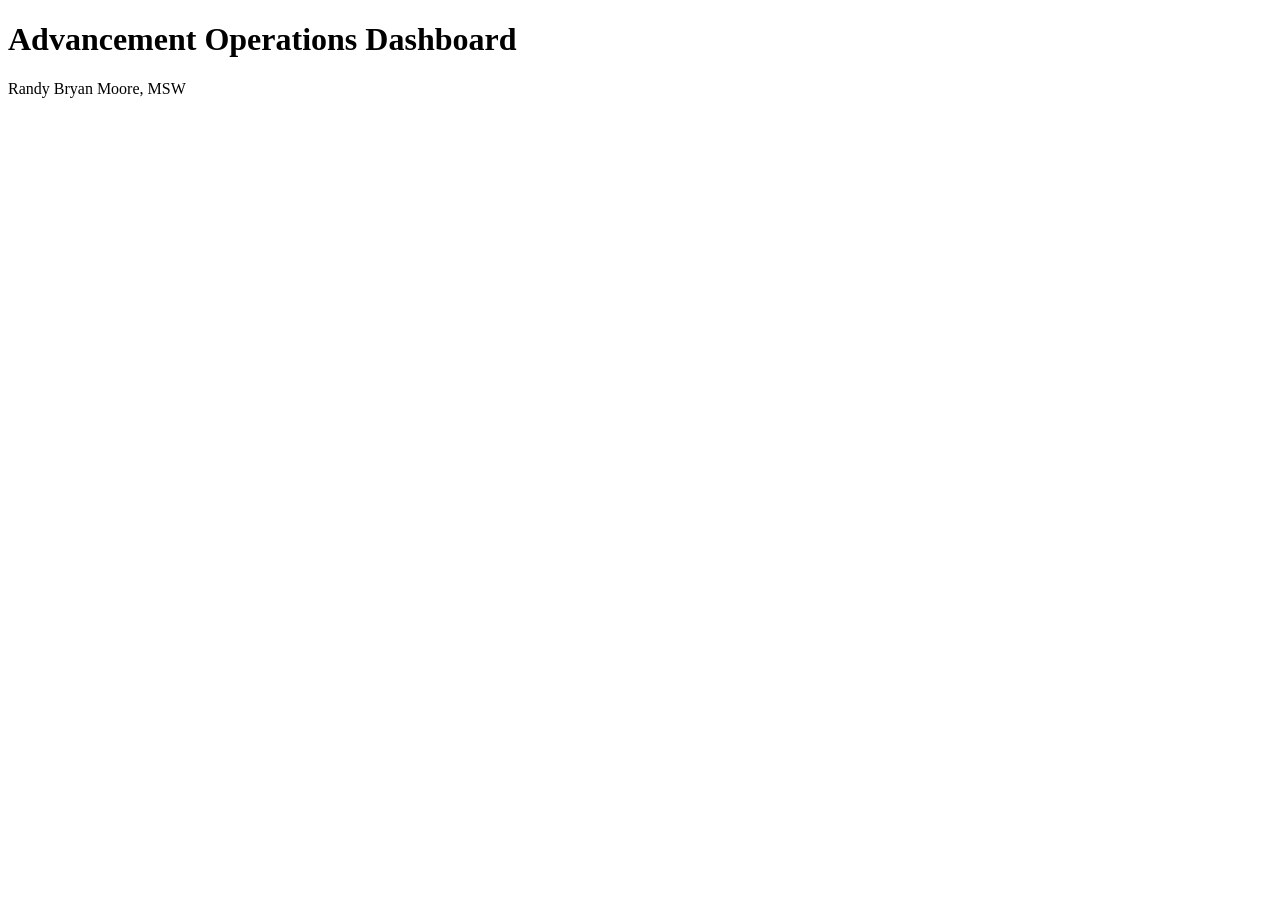
==== dashboard.html @ a95c5e2a "Sync all html files to gh-pages branch" ====
<!DOCTYPE html>
<html lang="en">
<head>
  <meta charset="UTF-8">
  <meta name="viewport" content="width=device-width, initial-scale=1.0">
  <title>Advancement Operations Dashboard | Randy Bryan Moore, MSW</title>
  <link rel="stylesheet" href="styles.css">
</head>
<body>
  <h1>Advancement Operations Dashboard</h1>
  <p>Randy Bryan Moore, MSW</p>
</body>
</html>
---- styles.css ----
/* Full styles */
:root {
  --navy: #182b4d;
  --navy-deep: #0d1a32;
  --navy-light: #243d6b;
  --maroon: #4c0e1c;
  --maroon-deep: #2b0710;
  --cream: #f2eadf;
  --paper: #fbf6ed;
  --paper-deep: #e8ddcc;
  --white: #ffffff;
  --ink: #151c22;
  --muted: #595e64;
  --muted-light: #8a9096;
}
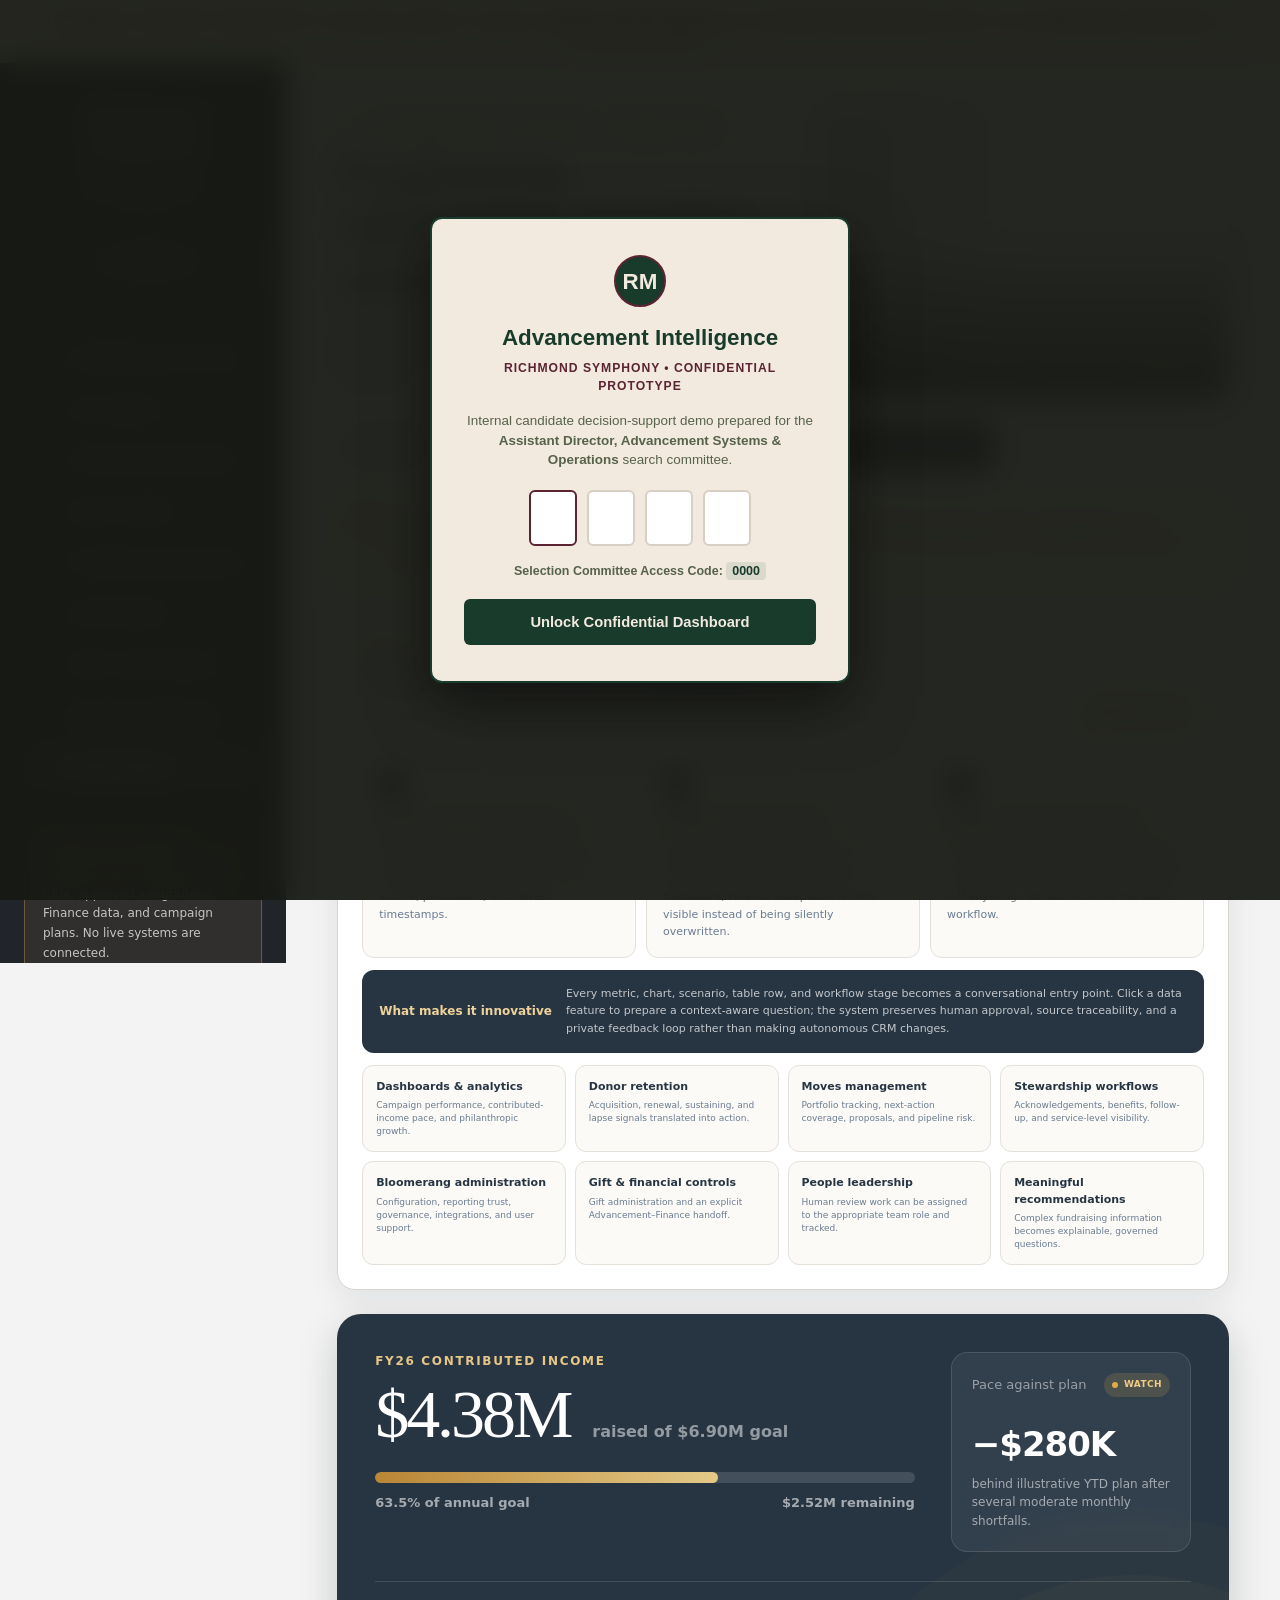
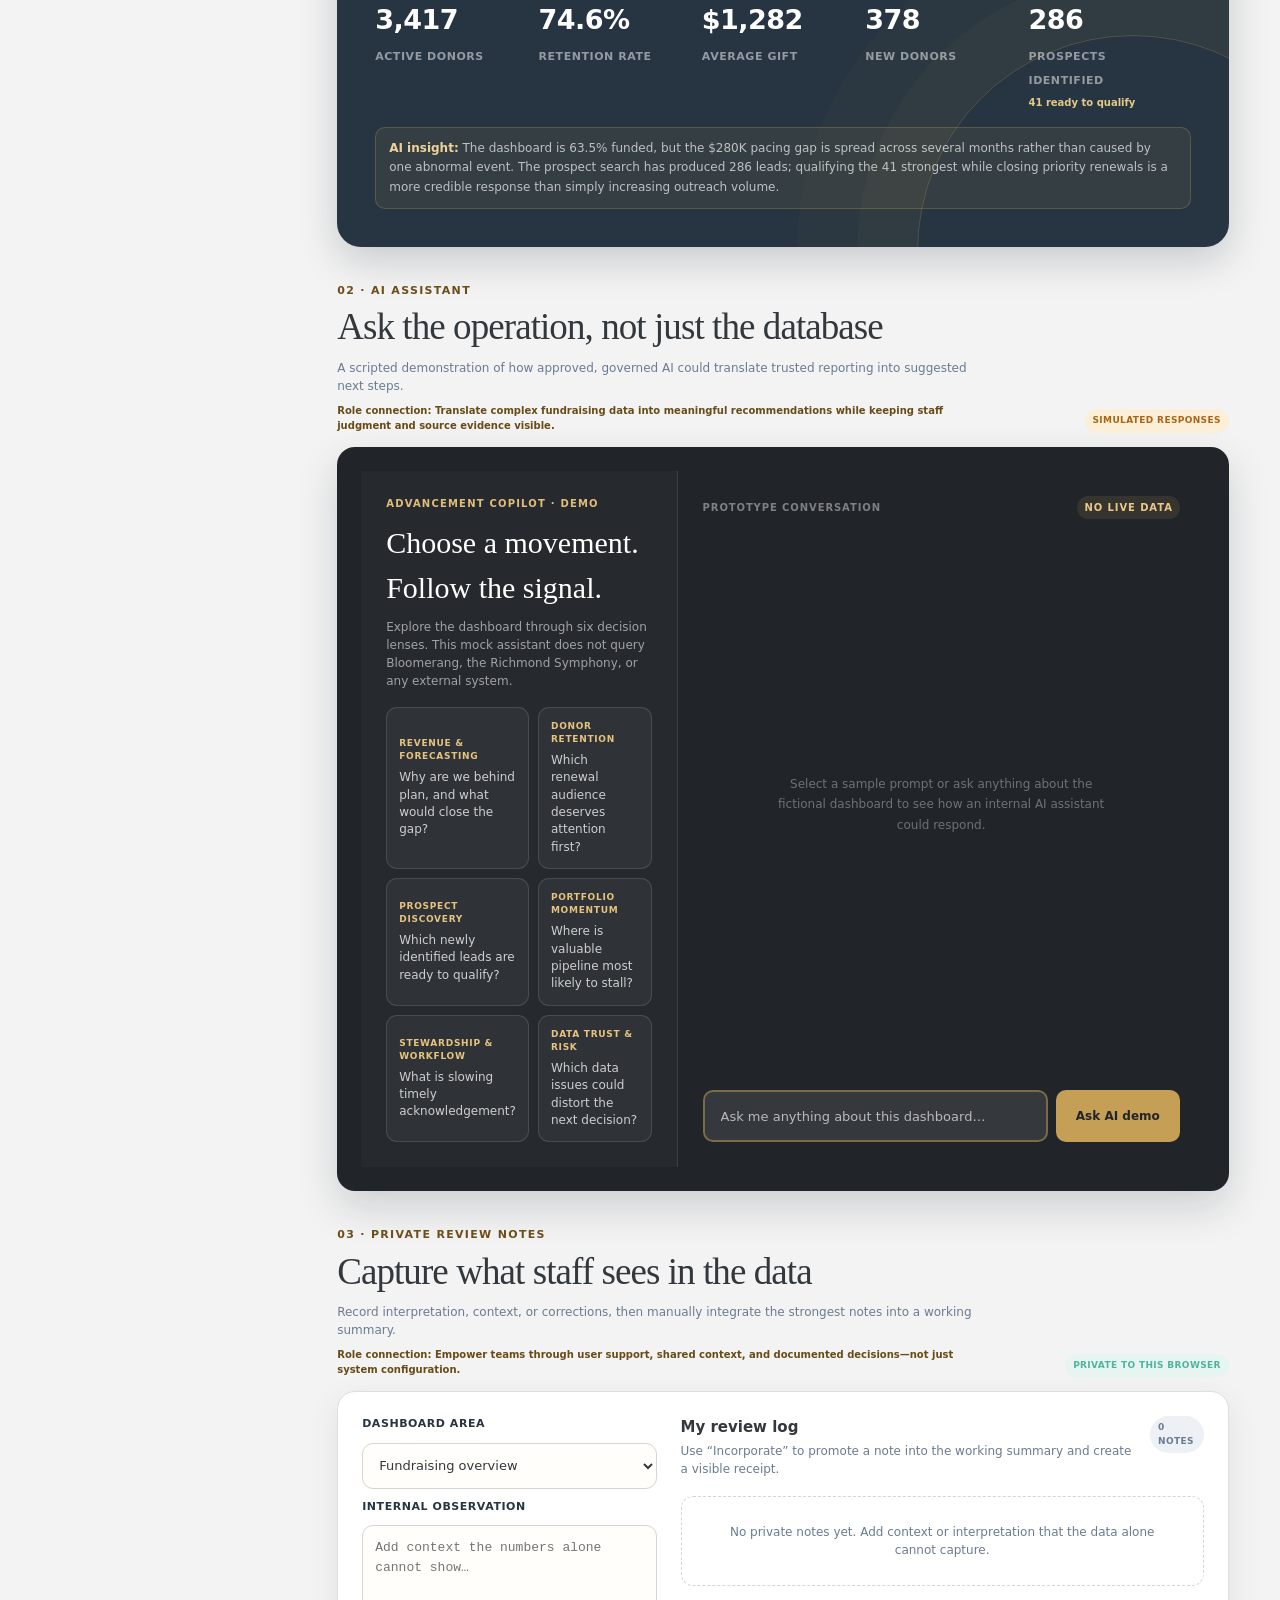
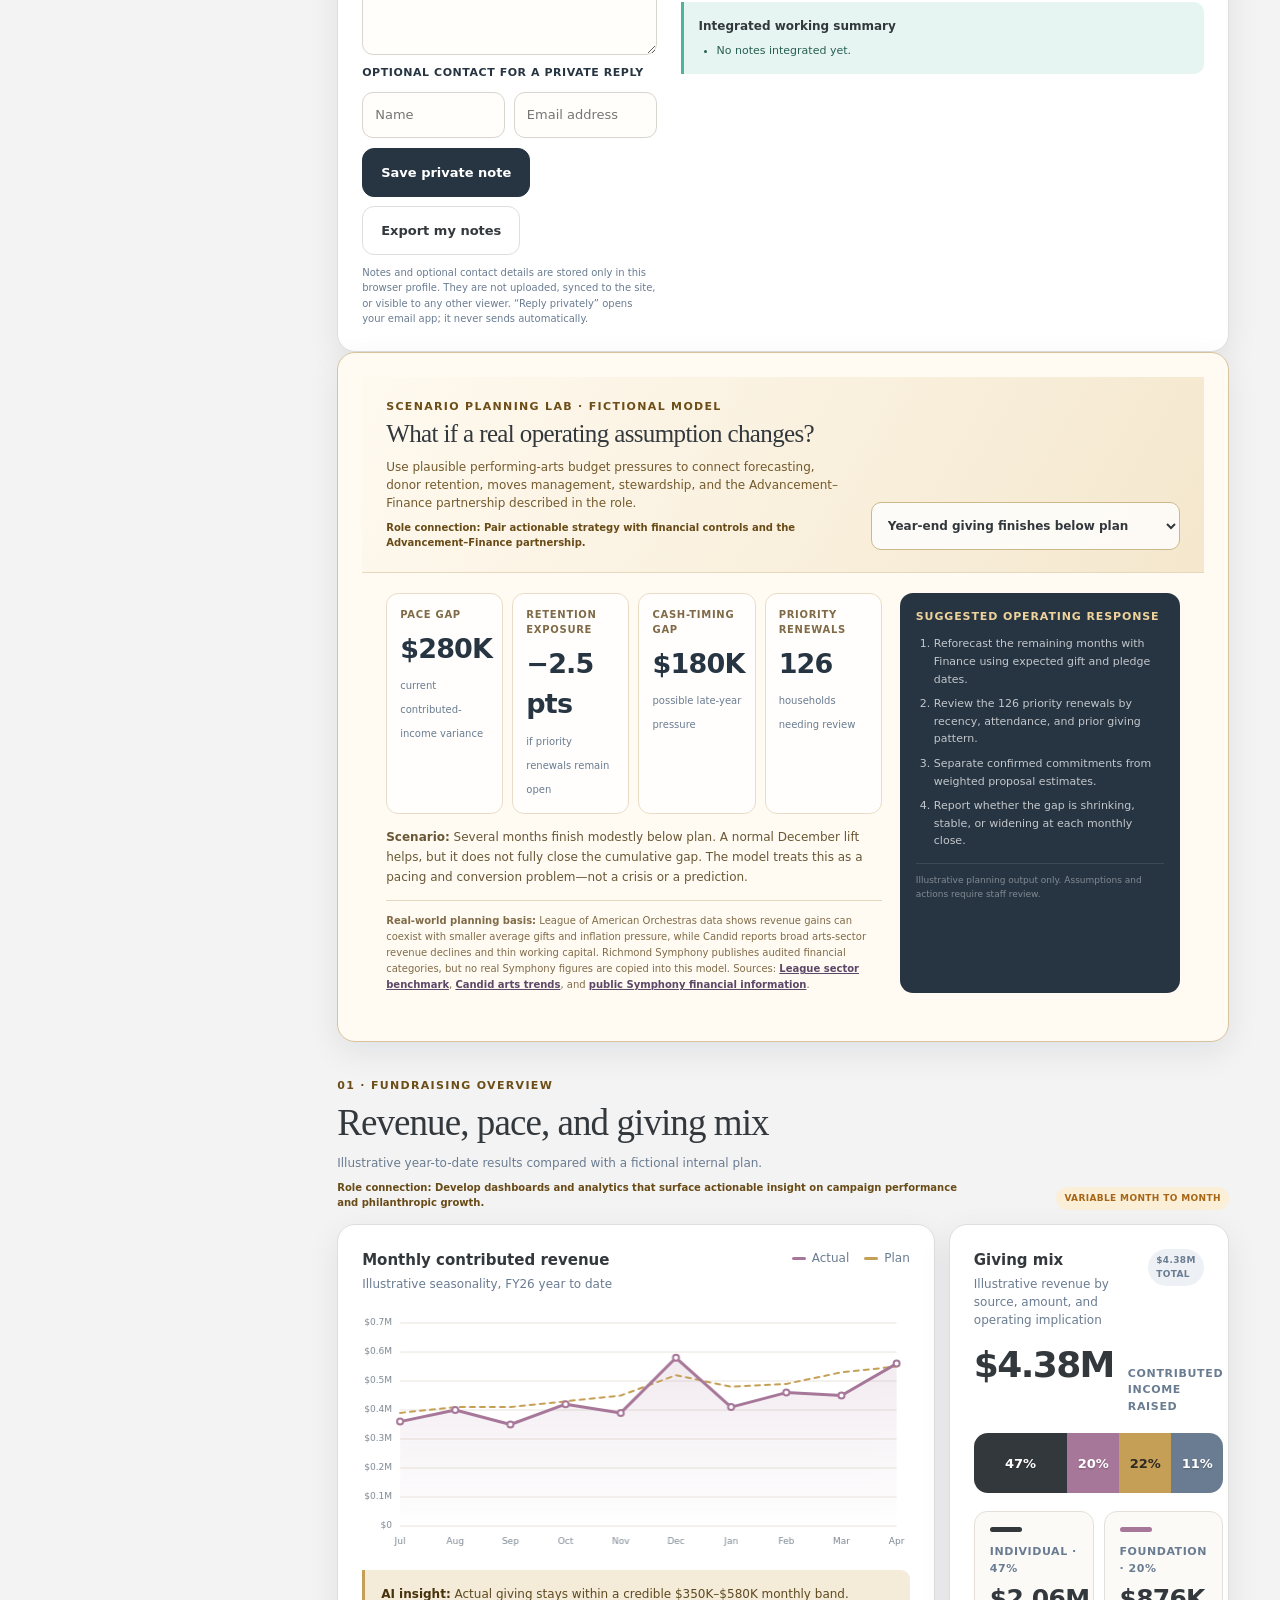
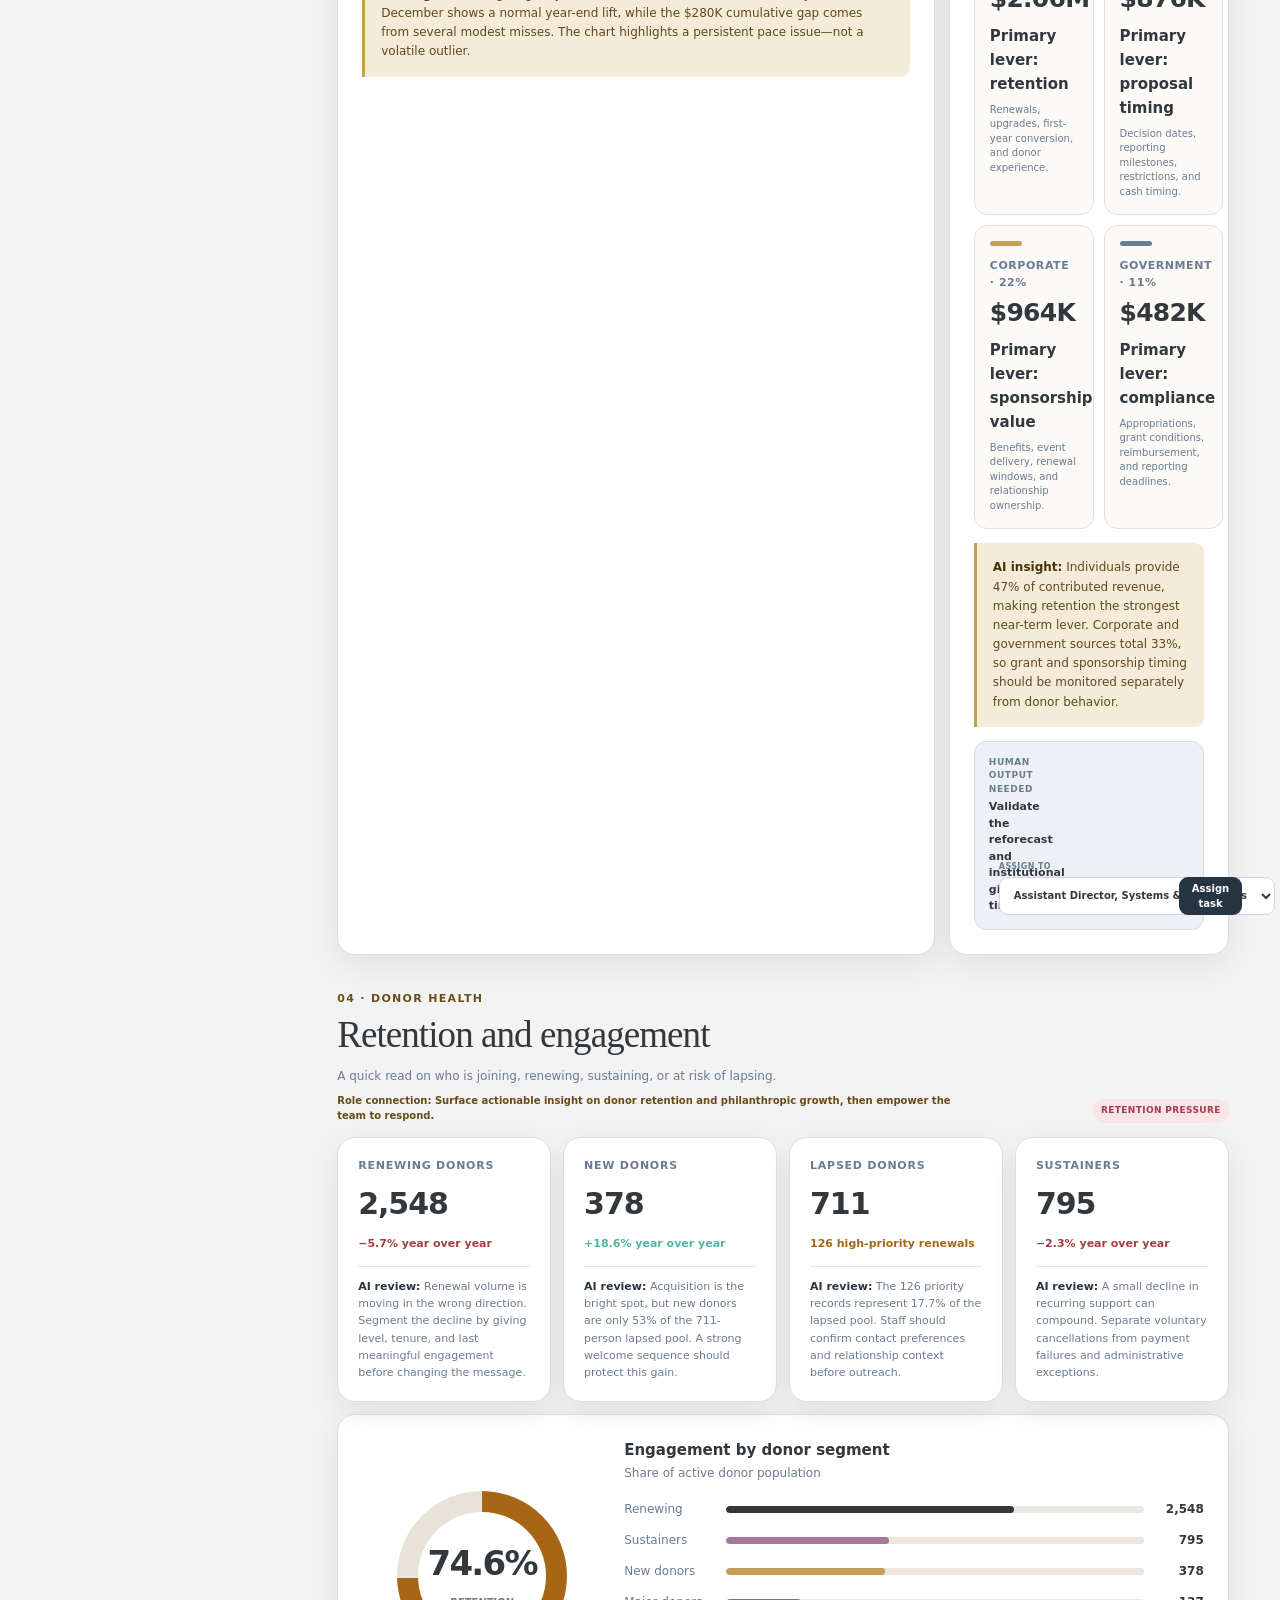
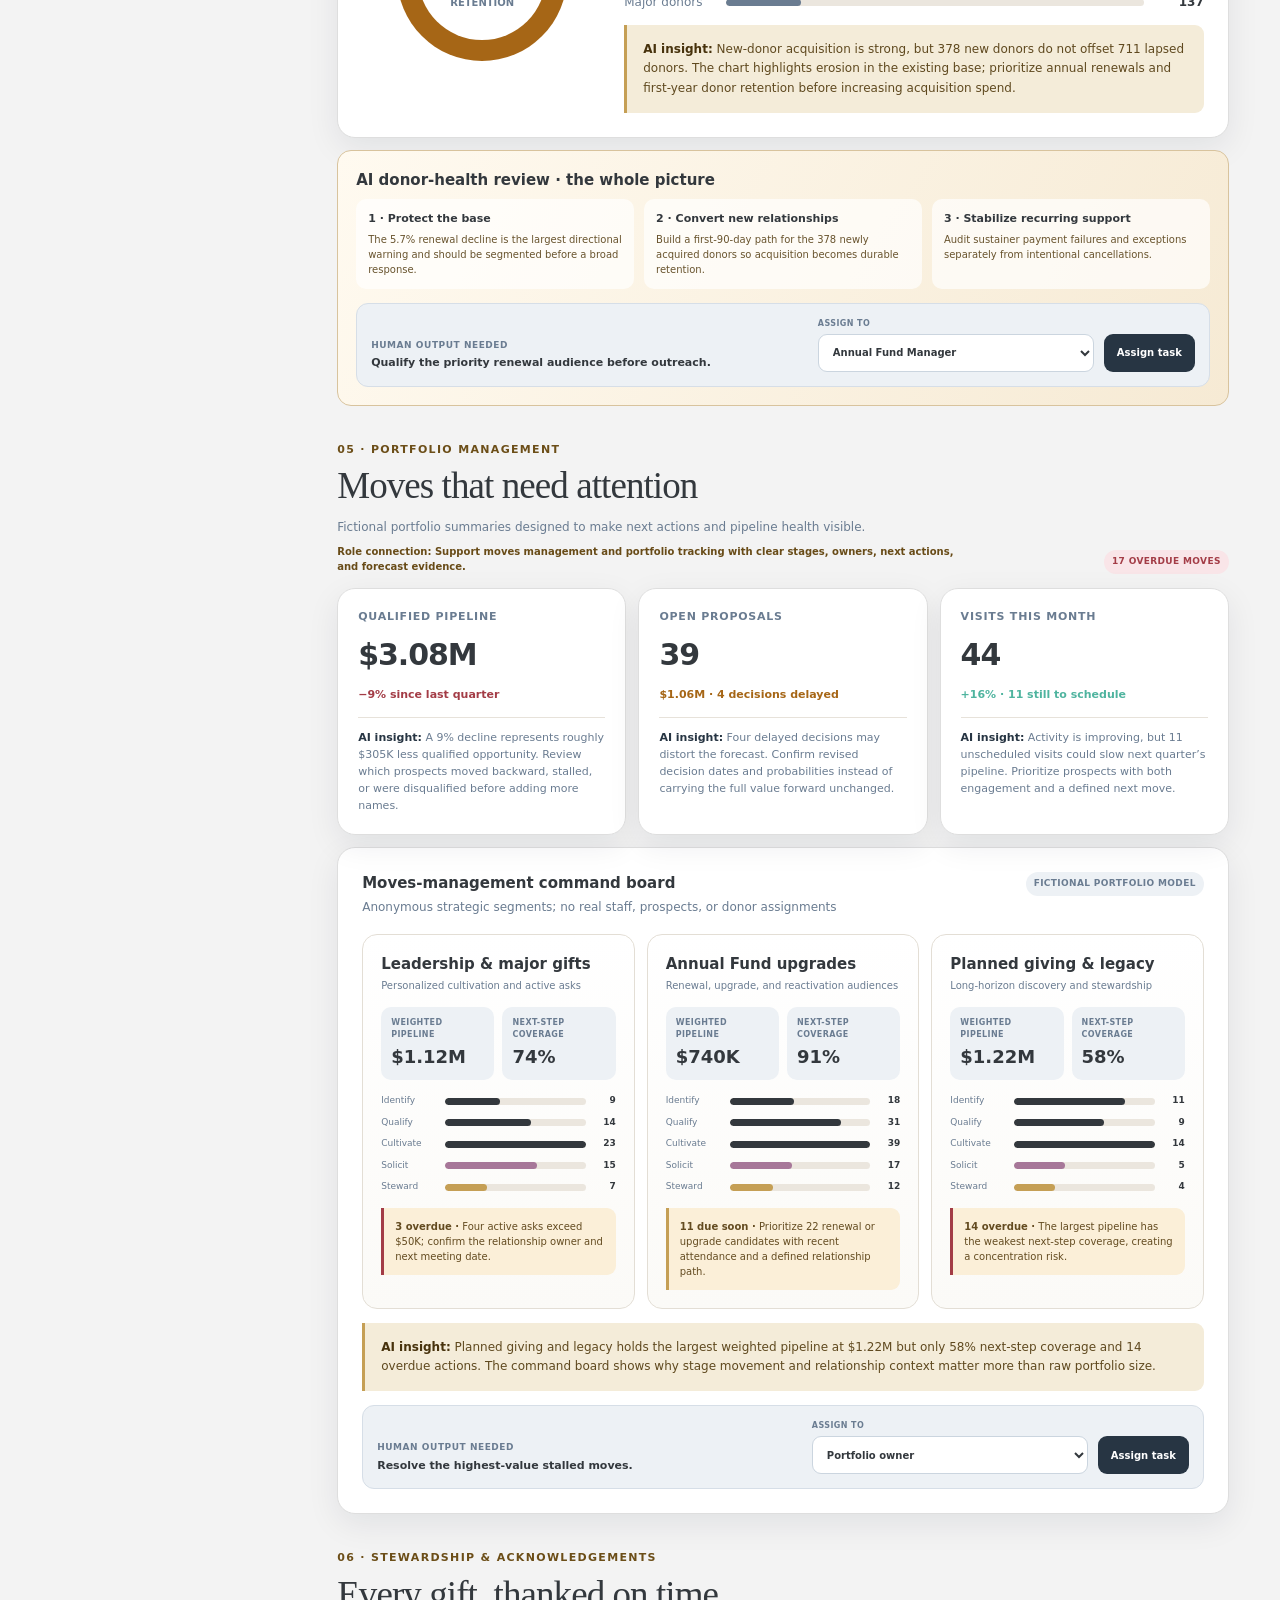
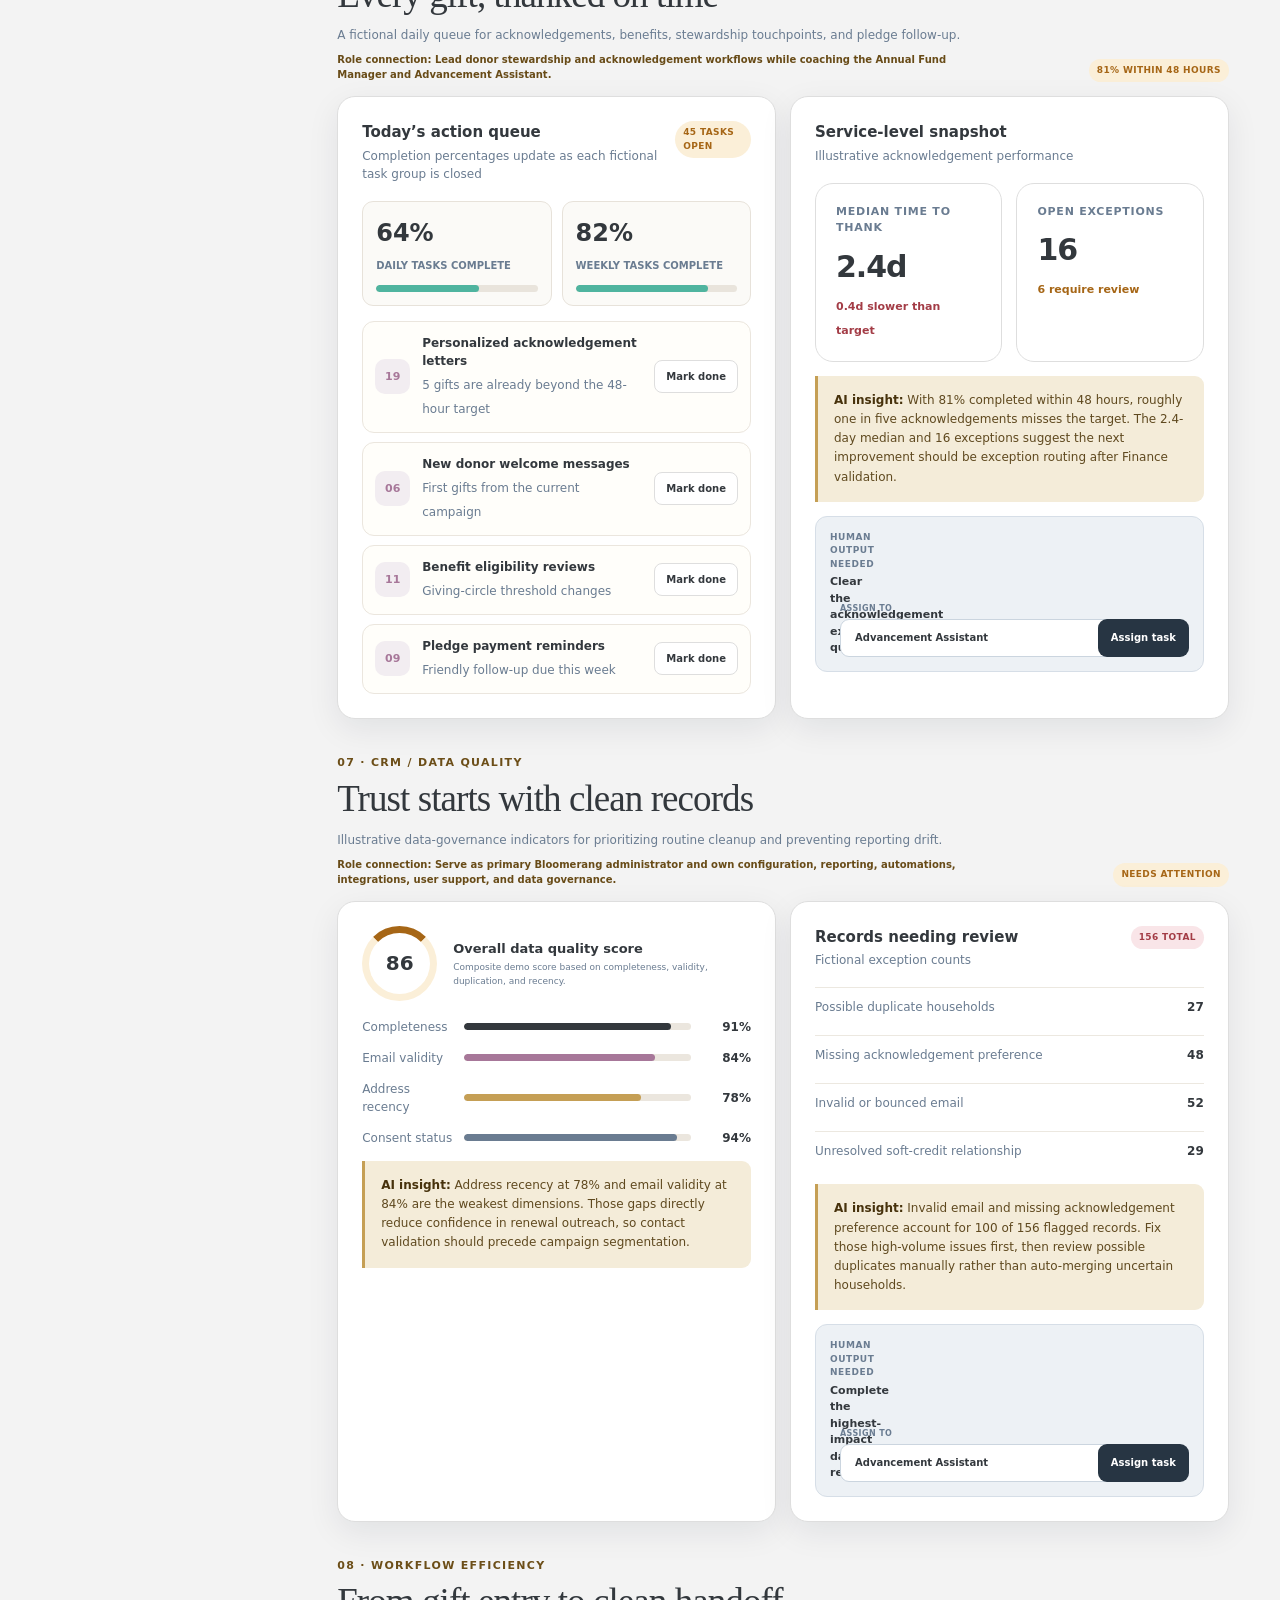
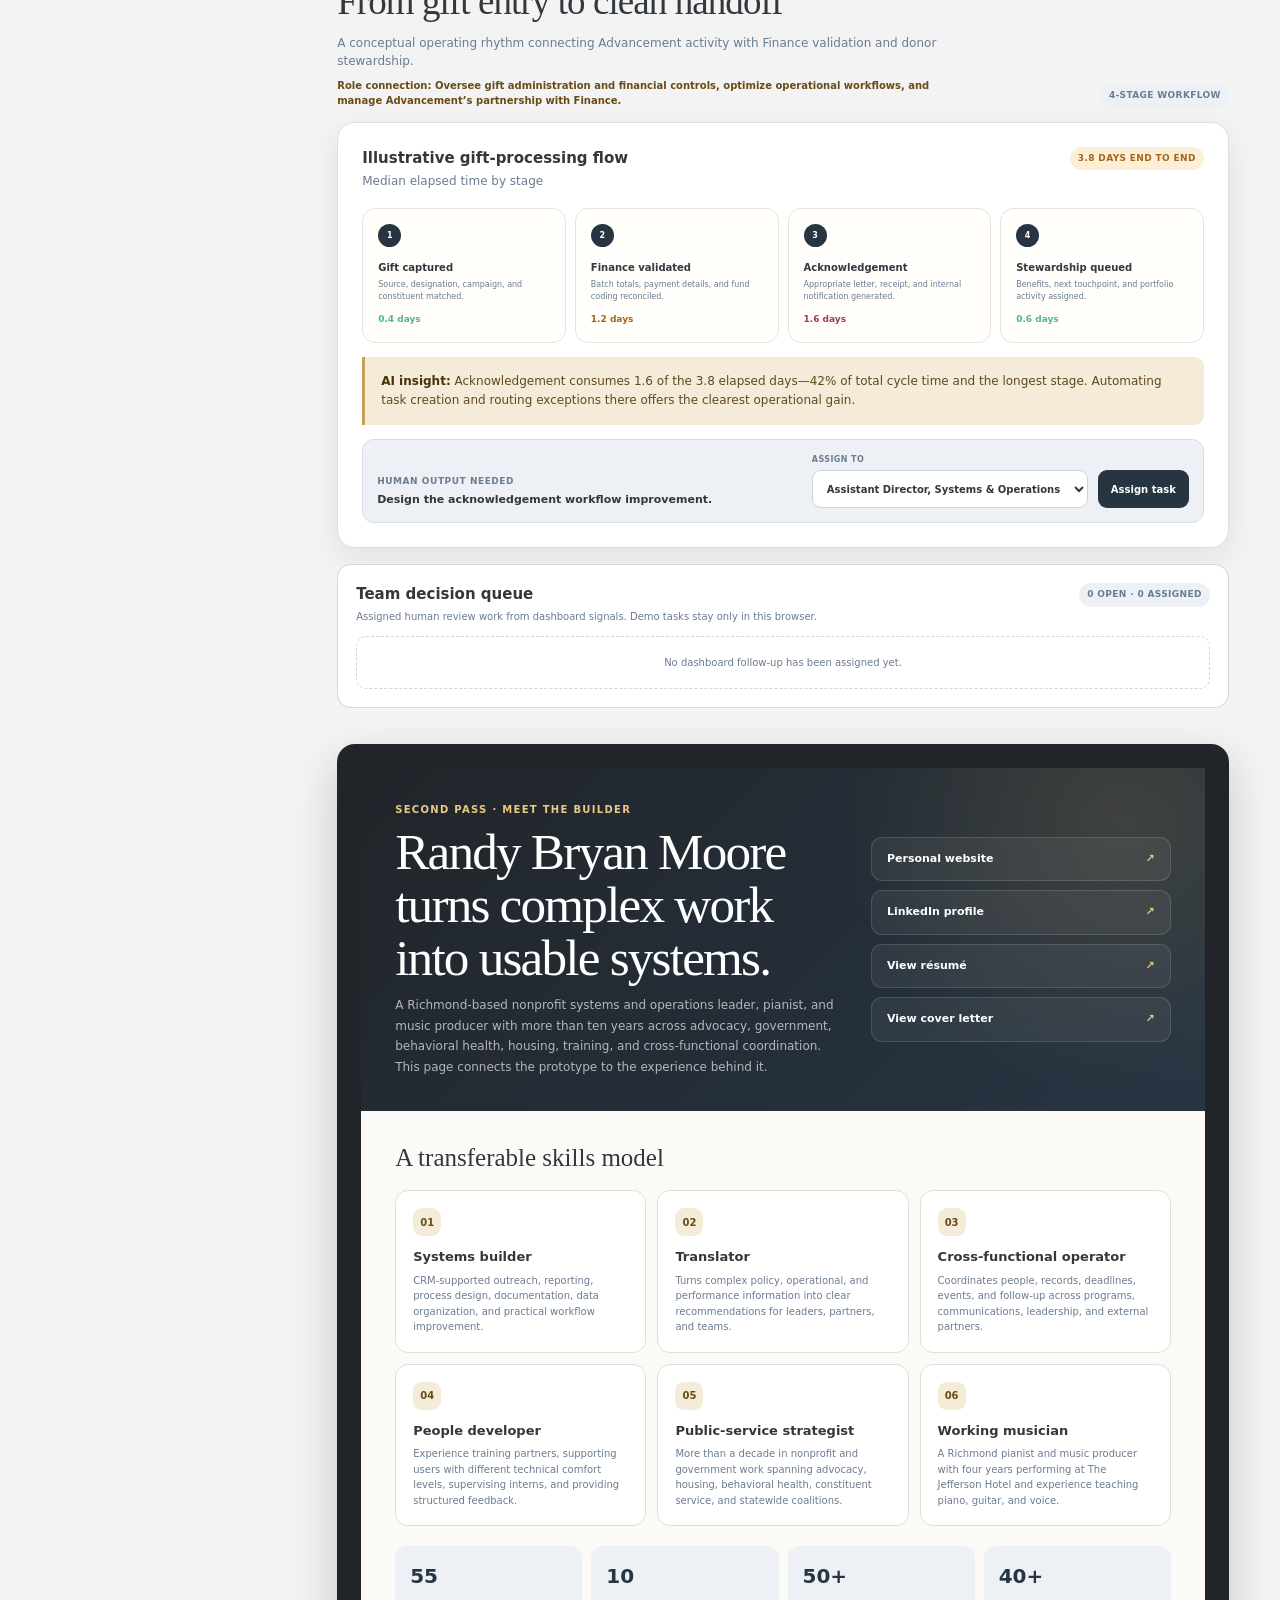
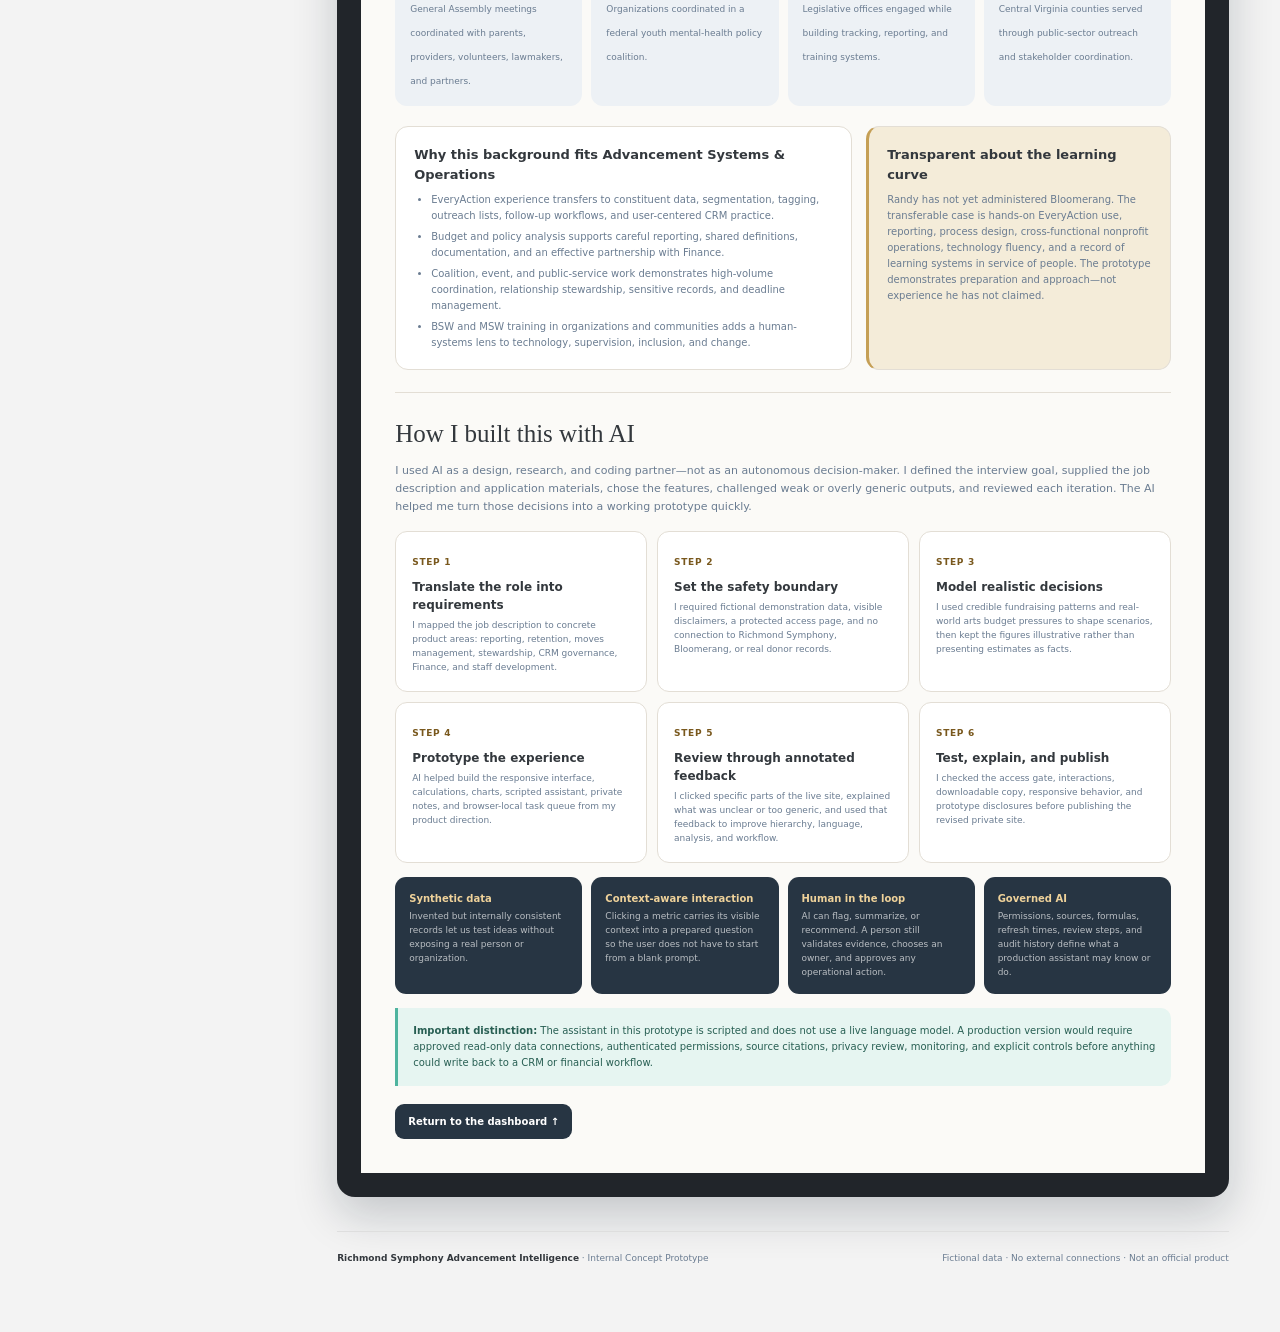
==== commit bfe82d2b: "Sync dossier: layout fixes, section reorder, launch state Brings the live subdomain up to date with " ====
--- a/dashboard.html
+++ b/dashboard.html
@@ -1,13 +1,2342 @@
-<!DOCTYPE html>
-<html lang="en">
-<head>
-  <meta charset="UTF-8">
-  <meta name="viewport" content="width=device-width, initial-scale=1.0">
-  <title>Advancement Operations Dashboard | Randy Bryan Moore, MSW</title>
-  <link rel="stylesheet" href="styles.css">
+<!doctype html>
+<html lang="en"><head>
+ <meta charset="utf-8">
+ <meta name="viewport" content="width=device-width, initial-scale=1">
+ <meta name="description" content="Conceptual Richmond Symphony Advancement Intelligence Dashboard using fictional demonstration data.">
+ <!-- Strict Privacy: Prevent Search Engine Indexing & Archiving -->
+ <meta name="robots" content="noindex, nofollow, noarchive, nosnippet, noimageindex">
+ <meta name="googlebot" content="noindex, nofollow, noarchive">
+ <title>Confidential Richmond Symphony Advancement Intelligence — Selection Committee Prototype</title>
+ <style>
+ :root {
+ --navy-950: #21252a;
+ --navy-900: #273543;
+ --navy-800: #33383d;
+ --wine-700: #a77799;
+ --wine-100: #f2edf1;
+ --gold-500: #c59f55;
+ --gold-100: #f4ecd9;
+ --cream: #f3f3f3;
+ --paper: #ffffff;
+ --white: #ffffff;
+ --ink: #33383d;
+ --muted: #6a7c91;
+ --line: #dedede;
+ --green: #4fb49f;
+ --green-100: #e6f5f1;
+ --amber: #a66616;
+ --amber-100: #fbefd8;
+ --red: #a33c46;
+ --red-100: #f9e5e8;
+ --blue: #6a7c91;
+ --blue-100: #edf1f5;
+ --shadow: 0 10px 32px rgba(13, 31, 48, .08);
+ --radius: 18px;
+ }
+
+ * { box-sizing: border-box; }
+ html { scroll-behavior: smooth; }
+ body {
+ margin: 0;
+ background: var(--cream);
+ color: var(--ink);
+ font-family: Inter, ui-sans-serif, system-ui, -apple-system, BlinkMacSystemFont, "Segoe UI", sans-serif;
+ line-height: 1.5;
+ }
+ button, select, input { font: inherit; }
+ button, a, select { -webkit-tap-highlight-color: transparent; }
+ a { color: inherit; }
+ button:focus-visible, a:focus-visible, select:focus-visible, input:focus-visible {
+ outline: 3px solid rgba(200, 154, 73, .5);
+ outline-offset: 2px;
+ }
+
+ .demo-banner {
+ min-height: 36px;
+ padding: 8px 24px;
+ background: var(--gold-100);
+ border-bottom: 1px solid #e6d3af;
+ color: #654711;
+ text-align: center;
+ font-size: 12px;
+ font-weight: 650;
+ letter-spacing: .01em;
+ }
+ .demo-banner strong {
+ margin-right: 6px;
+ text-transform: uppercase;
+ letter-spacing: .09em;
+ }
+
+ .app-shell {
+ display: grid;
+ grid-template-columns: 250px minmax(0, 1fr);
+ min-height: calc(100vh - 36px);
+ }
+ .sidebar {
+ position: sticky;
+ top: 0;
+ align-self: start;
+ height: 100vh;
+ padding: 28px 20px 24px;
+ overflow-y: auto;
+ background: var(--navy-950);
+ color: rgba(255,255,255,.78);
+ }
+ .brand {
+ display: block;
+ margin-bottom: 30px;
+ color: var(--white);
+ text-align: center;
+ }
+ .brand::after {
+ display: block;
+ width: 74px;
+ height: 2px;
+ margin: 15px auto 0;
+ background: linear-gradient(90deg, transparent, var(--gold-500) 18% 82%, transparent);
+ content: "";
+ }
+ .brand-name {
+ margin: 0;
+ color: var(--white);
+ font-family: Georgia, "Times New Roman", serif;
+ font-size: 22px;
+ font-weight: 500;
+ letter-spacing: .02em;
+ line-height: 1.15;
+ }
+ .brand-sub {
+ margin-top: 3px;
+ color: rgba(255,255,255,.48);
+ font-size: 11px;
+ font-weight: 700;
+ letter-spacing: .14em;
+ text-transform: uppercase;
+ }
+ .nav-label {
+ margin: 0 10px 9px;
+ color: rgba(255,255,255,.36);
+ font-size: 10px;
+ font-weight: 800;
+ letter-spacing: .15em;
+ text-transform: uppercase;
+ }
+ .nav-list {
+ display: grid;
+ gap: 4px;
+ margin: 0;
+ padding: 0;
+ list-style: none;
+ }
+ .nav-link {
+ display: flex;
+ gap: 10px;
+ align-items: center;
+ padding: 9px 10px;
+ border-radius: 9px;
+ color: rgba(255,255,255,.68);
+ font-size: 12px;
+ font-weight: 650;
+ text-decoration: none;
+ transition: background .18s, color .18s;
+ }
+ .nav-link:hover, .nav-link.active {
+ background: rgba(255,255,255,.09);
+ color: var(--white);
+ }
+ .nav-number {
+ min-width: 19px;
+ color: var(--gold-500);
+ font-size: 10px;
+ font-variant-numeric: tabular-nums;
+ }
+ .sidebar-note {
+ margin-top: 28px;
+ padding: 14px;
+ border: 1px solid rgba(255,255,255,.11);
+ border-radius: 12px;
+ background: rgba(255,255,255,.04);
+ color: rgba(255,255,255,.56);
+ font-size: 10px;
+ line-height: 1.6;
+ }
+ .sidebar-note strong {
+ display: block;
+ margin-bottom: 4px;
+ color: #f2d8a6;
+ font-size: 9px;
+ letter-spacing: .12em;
+ text-transform: uppercase;
+ }
+ .sidebar-toggle {
+ display: flex;
+ width: 100%;
+ min-height: 42px;
+ gap: 9px;
+ align-items: center;
+ justify-content: center;
+ margin: -14px 0 24px;
+ border: 1px solid rgba(255,255,255,.14);
+ border-radius: 10px;
+ background: rgba(255,255,255,.045);
+ color: rgba(255,255,255,.78);
+ cursor: pointer;
+ font-size: 11px;
+ font-weight: 800;
+ }
+ .sidebar-toggle:hover { border-color: rgba(197,159,85,.55); background: rgba(197,159,85,.09); color: white; }
+ .toggle-glyph { color: var(--gold-500); font-size: 20px; line-height: 1; transition: transform .2s; }
+
+ main {
+ min-width: 0;
+ padding: 38px clamp(22px, 4vw, 58px) 60px;
+ }
+ .page-header {
+ display: flex;
+ gap: 24px;
+ align-items: flex-end;
+ justify-content: space-between;
+ margin-bottom: 24px;
+ }
+ .eyebrow {
+ margin: 0 0 7px;
+ color: var(--wine-700);
+ font-size: 11px;
+ font-weight: 800;
+ letter-spacing: .13em;
+ text-transform: uppercase;
+ }
+ h1, h2, h3, p { margin-top: 0; }
+ h1 {
+ max-width: 760px;
+ margin-bottom: 8px;
+ font-family: Georgia, "Times New Roman", serif;
+ font-size: clamp(30px, 4vw, 48px);
+ font-weight: 500;
+ letter-spacing: -.035em;
+ line-height: 1.03;
+ }
+ .lede {
+ max-width: 690px;
+ margin-bottom: 0;
+ color: var(--muted);
+ font-size: 13px;
+ }
+ .header-actions {
+ display: flex;
+ flex-shrink: 0;
+ gap: 9px;
+ align-items: center;
+ }
+ .select-wrap, .button {
+ min-height: 39px;
+ border: 1px solid var(--line);
+ border-radius: 10px;
+ background: var(--paper);
+ color: var(--ink);
+ font-size: 11px;
+ font-weight: 700;
+ }
+ .select-wrap { padding: 0 12px; }
+ .button {
+ display: inline-flex;
+ padding: 0 14px;
+ align-items: center;
+ justify-content: center;
+ cursor: pointer;
+ text-decoration: none;
+ transition: transform .16s, border-color .16s, background .16s;
+ }
+ .button:hover { transform: translateY(-1px); border-color: #c7bdad; }
+ .button.primary { border-color: var(--navy-900); background: var(--navy-900); color: white; }
+ .button.ghost { background: transparent; }
+
+ .notice {
+ display: flex;
+ gap: 12px;
+ align-items: flex-start;
+ margin-bottom: 22px;
+ padding: 12px 15px;
+ border: 1px solid #e3cfaa;
+ border-radius: 12px;
+ background: #fff9ed;
+ color: #674c1c;
+ font-size: 11px;
+ }
+ .notice-icon {
+ display: grid;
+ flex: 0 0 auto;
+ width: 21px;
+ height: 21px;
+ place-items: center;
+ border-radius: 50%;
+ background: var(--gold-500);
+ color: var(--white);
+ font-size: 12px;
+ font-weight: 800;
+ }
+ .notice strong { color: #4f370e; }
+
+ .hero-card {
+ position: relative;
+ overflow: hidden;
+ margin-bottom: 28px;
+ padding: clamp(24px, 3vw, 38px);
+ border-radius: 24px;
+ background: var(--navy-900);
+ box-shadow: 0 14px 38px rgba(7, 22, 35, .18);
+ color: white;
+ }
+ .hero-card::after {
+ position: absolute;
+ right: -120px;
+ bottom: -220px;
+ width: 430px;
+ height: 430px;
+ border: 1px solid rgba(200, 154, 73, .28);
+ border-radius: 50%;
+ box-shadow: 0 0 0 60px rgba(200,154,73,.035), 0 0 0 120px rgba(200,154,73,.025);
+ content: "";
+ pointer-events: none;
+ }
+ .hero-top {
+ position: relative;
+ z-index: 1;
+ display: grid;
+ grid-template-columns: minmax(0, 1.4fr) minmax(240px, .6fr);
+ gap: 36px;
+ }
+ .hero-kicker {
+ margin-bottom: 10px;
+ color: #e7c788;
+ font-size: 10px;
+ font-weight: 800;
+ letter-spacing: .14em;
+ text-transform: uppercase;
+ }
+ .hero-value {
+ margin: 0;
+ font-family: Georgia, "Times New Roman", serif;
+ font-size: clamp(42px, 6vw, 68px);
+ font-weight: 500;
+ letter-spacing: -.045em;
+ line-height: 1;
+ }
+ .hero-value span {
+ margin-left: 8px;
+ color: rgba(255,255,255,.5);
+ font-family: Inter, ui-sans-serif, system-ui, sans-serif;
+ font-size: 13px;
+ font-weight: 600;
+ letter-spacing: 0;
+ }
+ .progress-track {
+ height: 8px;
+ margin: 24px 0 10px;
+ overflow: hidden;
+ border-radius: 8px;
+ background: rgba(255,255,255,.13);
+ }
+ .progress-fill {
+ width: 70.3%;
+ height: 100%;
+ border-radius: inherit;
+ background: linear-gradient(90deg, #b88635, #e4c987);
+ }
+ .progress-labels {
+ display: flex;
+ justify-content: space-between;
+ color: rgba(255,255,255,.58);
+ font-size: 10px;
+ font-weight: 650;
+ }
+ .pace-card {
+ align-self: stretch;
+ padding: 20px;
+ border: 1px solid rgba(255,255,255,.12);
+ border-radius: 16px;
+ background: rgba(255,255,255,.055);
+ backdrop-filter: blur(8px);
+ }
+ .status-row {
+ display: flex;
+ align-items: center;
+ justify-content: space-between;
+ margin-bottom: 22px;
+ }
+ .status-pill, .pill {
+ display: inline-flex;
+ gap: 6px;
+ align-items: center;
+ padding: 5px 8px;
+ border-radius: 999px;
+ font-size: 9px;
+ font-weight: 800;
+ letter-spacing: .04em;
+ text-transform: uppercase;
+ }
+ .status-pill { background: rgba(75,177,137,.16); color: #a9e2cc; }
+ .status-pill.watch { background: rgba(224,171,73,.16); color: #f0cc86; }
+ .status-pill.watch .status-dot { background: #e0ab49; }
+ .status-dot { width: 6px; height: 6px; border-radius: 50%; background: #64bd9a; }
+ .pace-label { color: rgba(255,255,255,.5); font-size: 10px; }
+ .pace-stat { margin-bottom: 5px; font-size: 26px; font-weight: 750; letter-spacing: -.03em; }
+ .pace-caption { margin-bottom: 0; color: rgba(255,255,255,.56); font-size: 10px; }
+ .hero-stats {
+ position: relative;
+ z-index: 1;
+ display: grid;
+ grid-template-columns: repeat(4, 1fr);
+ gap: 1px;
+ margin-top: 29px;
+ border-top: 1px solid rgba(255,255,255,.12);
+ }
+ .hero-stat { padding: 18px 16px 0 0; }
+ .hero-stat-value { display: block; margin-bottom: 3px; font-size: 20px; font-weight: 750; letter-spacing: -.02em; }
+ .hero-stat-label { color: rgba(255,255,255,.5); font-size: 9px; font-weight: 700; letter-spacing: .05em; text-transform: uppercase; }
+ .hero-insight {
+ position: relative;
+ z-index: 1;
+ margin: 17px 0 0;
+ padding: 11px 13px;
+ border: 1px solid rgba(197,159,85,.28);
+ border-radius: 10px;
+ background: rgba(197,159,85,.09);
+ color: rgba(255,255,255,.68);
+ font-size: 9px;
+ line-height: 1.6;
+ }
+ .hero-insight strong { color: #efd29a; }
+
+ .section { scroll-margin-top: 24px; margin-top: 36px; }
+ .section-heading {
+ display: flex;
+ gap: 18px;
+ align-items: flex-end;
+ justify-content: space-between;
+ margin-bottom: 14px;
+ }
+ .section-heading h2 {
+ margin-bottom: 4px;
+ font-family: Georgia, "Times New Roman", serif;
+ font-size: clamp(23px, 3vw, 31px);
+ font-weight: 500;
+ letter-spacing: -.025em;
+ }
+ .section-heading p { max-width: 640px; margin-bottom: 0; color: var(--muted); font-size: 11px; }
+ .section-index { color: var(--wine-700); font-size: 10px; font-weight: 800; letter-spacing: .12em; text-transform: uppercase; }
+
+ .grid-2 { display: grid; grid-template-columns: minmax(0, 1.5fr) minmax(280px, .7fr); gap: 14px; }
+ .grid-equal { display: grid; grid-template-columns: repeat(2, minmax(0, 1fr)); gap: 14px; }
+ .grid-3 { display: grid; grid-template-columns: repeat(3, minmax(0, 1fr)); gap: 12px; }
+ .grid-4 { display: grid; grid-template-columns: repeat(4, minmax(0, 1fr)); gap: 12px; }
+ .panel, .metric-card {
+ border: 1px solid var(--line);
+ border-radius: var(--radius);
+ background: var(--paper);
+ box-shadow: var(--shadow);
+ }
+ .panel { padding: 20px; }
+ .panel-header {
+ display: flex;
+ gap: 14px;
+ align-items: flex-start;
+ justify-content: space-between;
+ margin-bottom: 18px;
+ }
+ .panel-title { margin-bottom: 3px; font-size: 13px; font-weight: 800; }
+ .panel-subtitle { margin-bottom: 0; color: var(--muted); font-size: 10px; }
+ .pill.green { background: var(--green-100); color: var(--green); }
+ .pill.amber { background: var(--amber-100); color: var(--amber); }
+ .pill.red { background: var(--red-100); color: var(--red); }
+ .pill.blue { background: var(--blue-100); color: var(--blue); }
+ .metric-card { padding: 17px; }
+ .metric-label { display: block; margin-bottom: 7px; color: var(--muted); font-size: 9px; font-weight: 750; letter-spacing: .07em; text-transform: uppercase; }
+ .metric-value { display: block; margin-bottom: 4px; font-size: 24px; font-weight: 760; letter-spacing: -.035em; }
+ .metric-change { color: var(--green); font-size: 9px; font-weight: 750; }
+ .metric-change.warn { color: var(--amber); }
+ .metric-change.down { color: var(--red); }
+
+ .chart-wrap { position: relative; height: 245px; }
+ #fundraisingChart { width: 100%; height: 100%; }
+ .chart-legend { display: flex; gap: 15px; align-items: center; color: var(--muted); font-size: 9px; }
+ .legend-item { display: flex; gap: 6px; align-items: center; }
+ .legend-swatch { width: 14px; height: 3px; border-radius: 3px; background: var(--wine-700); }
+ .legend-swatch.gold { background: var(--gold-500); }
+ .mix-wrap { display: grid; gap: 18px; }
+ .mix-total { display: flex; gap: 14px; align-items: baseline; }
+ .mix-total strong { font-size: 36px; line-height: 1; letter-spacing: -.045em; }
+ .mix-total span { color: var(--muted); font-size: 11px; font-weight: 800; letter-spacing: .06em; text-transform: uppercase; }
+ .mix-stack { display: flex; min-height: 60px; overflow: hidden; border-radius: 14px; box-shadow: inset 0 0 0 1px rgba(255,255,255,.2); }
+ .mix-stack span { display: grid; min-width: 52px; place-items: center; color: white; font-size: 13px; font-weight: 900; text-shadow: 0 1px 2px rgba(0,0,0,.25); }
+ .mix-stack .individual { width: 47%; background: var(--navy-800); }
+ .mix-stack .foundation { width: 20%; background: var(--wine-700); }
+ .mix-stack .corporate { width: 22%; background: var(--gold-500); color: #2f2a22; text-shadow: none; }
+ .mix-stack .government { width: 11%; background: #6a7c91; }
+ .mix-source-grid { display: grid; grid-template-columns: repeat(2, minmax(0, 1fr)); gap: 10px; }
+ .mix-source-card { position: relative; min-height: 138px; padding: 15px; border: 1px solid #e4e0d9; border-radius: 13px; background: #fbfaf7; }
+ .mix-source-card::before { display: block; width: 32px; height: 5px; margin-bottom: 12px; border-radius: 4px; background: var(--source-color); content: ""; }
+ .mix-source-card span { display: block; color: var(--muted); font-size: 11px; font-weight: 850; letter-spacing: .05em; text-transform: uppercase; }
+ .mix-source-card strong { display: block; margin: 3px 0 6px; font-size: 25px; letter-spacing: -.03em; }
+ .mix-source-card b { color: var(--ink); font-size: 15px; }
+ .mix-source-card p { margin: 7px 0 0; color: var(--muted); font-size: 10px; line-height: 1.45; }
+ .insight {
+ margin-top: 14px;
+ padding: 13px 14px;
+ border-left: 3px solid var(--gold-500);
+ border-radius: 0 9px 9px 0;
+ background: var(--gold-100);
+ color: #5f491f;
+ font-size: 10px;
+ line-height: 1.6;
+ }
+ .insight strong { color: #47320c; }
+
+ .role-connection { margin-top: 8px !important; color: #684b17 !important; font-size: 10px !important; font-weight: 650; }
+ .role-connection strong { font-weight: 900; }
+ .role-map { display: grid; grid-template-columns: repeat(4, minmax(0, 1fr)); gap: 9px; margin-top: 12px; }
+ .role-map a { padding: 13px; border: 1px solid #e5e1da; border-radius: 11px; background: #fbfaf7; color: inherit; text-decoration: none; }
+ .role-map a:hover { border-color: var(--gold-500); background: #fffaf0; }
+ .role-map strong { display: block; margin-bottom: 4px; color: var(--navy-900); font-size: 11px; }
+ .role-map span { display: block; color: var(--muted); font-size: 9px; line-height: 1.45; }
+
+ .donor-review { margin-top: 12px; padding: 18px; border: 1px solid #d8c39d; border-radius: 14px; background: linear-gradient(120deg, #fffaf0, #f6ead4); }
+ .donor-review h3 { margin-bottom: 8px; font-size: 15px; }
+ .donor-review-grid { display: grid; grid-template-columns: repeat(3, minmax(0, 1fr)); gap: 10px; }
+ .donor-review-item { padding: 12px; border-radius: 10px; background: rgba(255,255,255,.68); color: #68532d; font-size: 10px; line-height: 1.5; }
+ .donor-review-item strong { display: block; margin-bottom: 4px; color: var(--ink); font-size: 11px; }
+
+ .portfolio-board { display: grid; grid-template-columns: repeat(3, minmax(0, 1fr)); gap: 12px; }
+ .portfolio-lane { position: relative; padding: 18px; border: 1px solid #e3ded5; border-radius: 15px; background: linear-gradient(180deg, #fff, #fbfaf7); }
+ .portfolio-lane h3 { margin-bottom: 3px; font-size: 15px; }
+ .portfolio-lane > p { margin-bottom: 14px; color: var(--muted); font-size: 10px; }
+ .lane-kpis { display: grid; grid-template-columns: 1fr 1fr; gap: 8px; margin-bottom: 14px; }
+ .lane-kpi { padding: 10px; border-radius: 10px; background: var(--blue-100); }
+ .lane-kpi span { display: block; color: var(--muted); font-size: 8px; font-weight: 800; letter-spacing: .05em; text-transform: uppercase; }
+ .lane-kpi strong { display: block; margin-top: 2px; font-size: 18px; }
+ .stage-list { display: grid; gap: 8px; }
+ .stage-row { display: grid; grid-template-columns: 56px 1fr 22px; gap: 8px; align-items: center; font-size: 9px; }
+ .stage-row span:first-child { color: var(--muted); }
+ .stage-row strong { text-align: right; }
+ .lane-alert { margin-top: 14px; padding: 11px; border-left: 3px solid var(--alert-color, var(--gold-500)); border-radius: 0 9px 9px 0; background: var(--amber-100); color: #634b20; font-size: 10px; line-height: 1.5; }
+
+ .assignment-composer { display: grid; grid-template-columns: minmax(0, 1fr) minmax(170px, auto) auto; gap: 10px; align-items: end; margin-top: 14px; padding: 14px; border: 1px solid #d6dee7; border-radius: 12px; background: var(--blue-100); }
+ .assignment-copy span { display: block; margin-bottom: 3px; color: var(--muted); font-size: 9px; font-weight: 850; letter-spacing: .06em; text-transform: uppercase; }
+ .assignment-copy strong { display: block; font-size: 11px; }
+ .assignment-owner { display: grid; gap: 4px; color: var(--muted); font-size: 8px; font-weight: 850; letter-spacing: .05em; text-transform: uppercase; }
+ .assignment-owner select { min-height: 38px; padding: 0 10px; border: 1px solid #cbd5df; border-radius: 9px; background: white; color: var(--ink); font-size: 10px; font-weight: 750; text-transform: none; }
+ .assign-task { min-height: 38px; padding: 0 13px; border: 0; border-radius: 9px; background: var(--navy-900); color: white; cursor: pointer; font-size: 10px; font-weight: 850; }
+ .assign-task:hover { background: var(--navy-950); }
+ .team-queue { margin-top: 16px; padding: 18px; border: 1px solid #d8d5cf; border-radius: 14px; background: white; }
+ .team-queue-header { display: flex; gap: 12px; align-items: flex-start; justify-content: space-between; margin-bottom: 12px; }
+ .team-queue-header h3 { margin-bottom: 3px; font-size: 15px; }
+ .team-queue-header p { margin: 0; color: var(--muted); font-size: 10px; }
+ .team-task-list { display: grid; gap: 8px; }
+ .team-task-empty { padding: 18px; border: 1px dashed #d8d5cf; border-radius: 10px; color: var(--muted); font-size: 10px; text-align: center; }
+ .team-task { display: grid; grid-template-columns: minmax(0, 1fr) auto; gap: 10px; padding: 12px; border: 1px solid #e4e0d9; border-radius: 10px; background: #fbfaf7; }
+ .team-task.done { opacity: .62; background: var(--green-100); }
+ .team-task strong { display: block; margin-bottom: 3px; font-size: 11px; }
+ .team-task span { display: block; color: var(--muted); font-size: 9px; }
+ .team-task-actions { display: flex; gap: 6px; align-items: center; }
+ .team-task-actions button { padding: 7px 9px; border: 1px solid #d5d1ca; border-radius: 8px; background: white; color: var(--ink); cursor: pointer; font-size: 9px; font-weight: 800; }
+
+ .about-page { overflow: hidden; padding: 0; border: 0; background: var(--navy-950); color: white; box-shadow: 0 18px 45px rgba(9,25,38,.2); }
+ .about-hero { display: grid; grid-template-columns: minmax(0, 1.2fr) minmax(240px, .8fr); gap: 26px; padding: 34px; background: radial-gradient(circle at 90% 15%, rgba(197,159,85,.16), transparent 34%), linear-gradient(135deg, var(--navy-950), var(--navy-900)); }
+ .about-kicker { margin-bottom: 8px; color: #e8c985; font-size: 10px; font-weight: 850; letter-spacing: .13em; text-transform: uppercase; }
+ .about-hero h2 { max-width: 720px; margin-bottom: 11px; font-family: Georgia, "Times New Roman", serif; font-size: clamp(34px, 4vw, 52px); font-weight: 500; letter-spacing: -.035em; line-height: 1.04; }
+ .about-hero p { max-width: 700px; margin-bottom: 0; color: rgba(255,255,255,.66); font-size: 12px; line-height: 1.7; }
+ .about-links { display: grid; gap: 9px; align-content: center; }
+ .about-link { display: flex; gap: 10px; align-items: center; justify-content: space-between; padding: 13px 15px; border: 1px solid rgba(255,255,255,.13); border-radius: 11px; background: rgba(255,255,255,.055); color: white; font-size: 11px; font-weight: 800; text-decoration: none; }
+ .about-link::after { color: #e8c985; content: "↗"; }
+ .about-link:hover { border-color: rgba(232,201,133,.56); background: rgba(232,201,133,.09); }
+ .about-body { padding: 28px 34px 34px; background: #fbfaf7; color: var(--ink); }
+ .about-section-title { margin-bottom: 14px; font-family: Georgia, "Times New Roman", serif; font-size: 25px; font-weight: 500; }
+ .about-skill-grid { display: grid; grid-template-columns: repeat(3, minmax(0, 1fr)); gap: 11px; }
+ .about-skill { padding: 17px; border: 1px solid #e3ded5; border-radius: 13px; background: white; }
+ .about-skill span { display: grid; width: 28px; height: 28px; margin-bottom: 11px; place-items: center; border-radius: 9px; background: var(--gold-100); color: #684b17; font-size: 10px; font-weight: 900; }
+ .about-skill h3 { margin-bottom: 6px; font-size: 13px; }
+ .about-skill p { margin-bottom: 0; color: var(--muted); font-size: 10px; line-height: 1.55; }
+ .about-proof { display: grid; grid-template-columns: repeat(4, minmax(0, 1fr)); gap: 9px; margin-top: 20px; }
+ .proof-card { padding: 15px; border-radius: 12px; background: var(--blue-100); }
+ .proof-card strong { display: block; margin-bottom: 4px; color: var(--navy-900); font-size: 20px; }
+ .proof-card span { color: var(--muted); font-size: 9px; line-height: 1.45; }
+ .about-fit { display: grid; grid-template-columns: minmax(0, 1.2fr) minmax(240px, .8fr); gap: 14px; margin-top: 20px; }
+ .about-fit-card { padding: 18px; border-radius: 13px; background: white; border: 1px solid #e3ded5; }
+ .about-fit-card h3 { margin-bottom: 8px; font-size: 13px; }
+ .about-fit-card p, .about-fit-card li { color: var(--muted); font-size: 10px; line-height: 1.6; }
+ .about-fit-card p { margin-bottom: 0; }
+ .about-fit-card ul { margin: 0; padding-left: 17px; }
+ .about-fit-card li + li { margin-top: 5px; }
+ .about-disclosure { border-left: 3px solid var(--gold-500); background: var(--gold-100); }
+ .build-story { margin-top: 22px; padding-top: 22px; border-top: 1px solid #e3ded5; }
+ .build-story > p { max-width: 860px; margin: -5px 0 15px; color: var(--muted); font-size: 11px; line-height: 1.65; }
+ .build-steps { display: grid; grid-template-columns: repeat(3, minmax(0, 1fr)); gap: 10px; }
+ .build-step { padding: 16px; border: 1px solid #e3ded5; border-radius: 12px; background: white; }
+ .build-step span { color: #79581d; font-size: 9px; font-weight: 900; letter-spacing: .08em; text-transform: uppercase; }
+ .build-step h4 { margin: 6px 0 5px; font-size: 12px; }
+ .build-step p { margin: 0; color: var(--muted); font-size: 9px; line-height: 1.55; }
+ .ai-concepts { display: grid; grid-template-columns: repeat(4, minmax(0, 1fr)); gap: 9px; margin-top: 14px; }
+ .ai-concept { padding: 14px; border-radius: 11px; background: var(--navy-900); color: rgba(255,255,255,.68); font-size: 9px; line-height: 1.55; }
+ .ai-concept strong { display: block; margin-bottom: 4px; color: #efd29a; font-size: 10px; }
+ .build-governance { margin-top: 14px; padding: 15px; border-left: 3px solid var(--green); border-radius: 0 10px 10px 0; background: var(--green-100); color: #285f53; font-size: 10px; line-height: 1.6; }
+ .about-return { display: inline-flex; margin-top: 18px; padding: 10px 13px; border-radius: 9px; background: var(--navy-900); color: white; font-size: 10px; font-weight: 800; text-decoration: none; }
+
+ .scenario-lab {
+ overflow: hidden;
+ margin-bottom: 30px;
+ padding: 0;
+ border-color: #d8c39d;
+ background: #fffbf2;
+ }
+ .scenario-header {
+ display: grid;
+ grid-template-columns: minmax(0, 1fr) auto;
+ gap: 22px;
+ align-items: end;
+ padding: 22px 24px;
+ border-bottom: 1px solid #e5d8bf;
+ background: linear-gradient(120deg, #fffaf0, #f4e7cd);
+ }
+ .scenario-header h2 {
+ margin-bottom: 5px;
+ font-family: Georgia, "Times New Roman", serif;
+ font-size: 25px;
+ font-weight: 500;
+ letter-spacing: -.025em;
+ }
+ .scenario-header p { max-width: 700px; margin-bottom: 0; color: #735a2c; font-size: 10px; }
+ .scenario-select {
+ min-width: 250px;
+ height: 41px;
+ padding: 0 34px 0 12px;
+ border: 1px solid #cdb889;
+ border-radius: 10px;
+ background: rgba(255,255,255,.8);
+ color: var(--ink);
+ font-size: 10px;
+ font-weight: 750;
+ }
+ .scenario-body { display: grid; grid-template-columns: minmax(0, 1.3fr) minmax(280px, .7fr); gap: 18px; padding: 20px 24px 24px; }
+ .scenario-impact-grid { display: grid; grid-template-columns: repeat(4, minmax(0, 1fr)); gap: 9px; }
+ .scenario-impact { padding: 13px; border: 1px solid #e8dcc6; border-radius: 12px; background: rgba(255,255,255,.72); }
+ .scenario-impact span { display: block; margin-bottom: 7px; color: #806b48; font-size: 8px; font-weight: 800; letter-spacing: .07em; text-transform: uppercase; }
+ .scenario-impact strong { display: block; margin-bottom: 3px; color: var(--wine-700); font-size: 20px; letter-spacing: -.03em; }
+ .scenario-impact small { color: var(--muted); font-size: 8px; line-height: 1.4; }
+ .scenario-context { margin: 14px 0 0; color: #695735; font-size: 10px; line-height: 1.65; }
+ .scenario-source {
+ margin: 13px 0 0;
+ padding-top: 12px;
+ border-top: 1px solid #e5d8bf;
+ color: #806b48;
+ font-size: 8px;
+ line-height: 1.6;
+ }
+ .scenario-source a { color: #5d4768; font-weight: 750; }
+ .response-plan { padding: 16px; border-radius: 13px; background: var(--navy-900); color: white; }
+ .response-plan h3 { margin-bottom: 10px; color: #efd29a; font-size: 10px; letter-spacing: .08em; text-transform: uppercase; }
+ .response-plan ol { margin: 0; padding-left: 18px; color: rgba(255,255,255,.72); font-size: 9px; line-height: 1.6; }
+ .response-plan li + li { margin-top: 7px; }
+ .response-plan-note { margin: 13px 0 0; padding-top: 10px; border-top: 1px solid rgba(255,255,255,.1); color: rgba(255,255,255,.42); font-size: 8px; }
+
+ .health-layout { display: grid; grid-template-columns: 240px minmax(0, 1fr); gap: 22px; align-items: center; }
+ .retention-ring {
+ display: grid;
+ width: 170px;
+ height: 170px;
+ margin: auto;
+ place-items: center;
+ border-radius: 50%;
+ background: conic-gradient(var(--green) 0 83%, #e8e3d9 83% 100%);
+ }
+ .retention-ring::before { position: absolute; width: 128px; height: 128px; border-radius: 50%; background: var(--paper); content: ""; }
+ .retention-inner { position: relative; z-index: 1; text-align: center; }
+ .retention-inner strong { display: block; font-size: 34px; letter-spacing: -.05em; }
+ .retention-inner span { color: var(--muted); font-size: 9px; font-weight: 700; text-transform: uppercase; }
+ .segment-list { display: grid; gap: 13px; }
+ .segment-row { display: grid; grid-template-columns: 92px 1fr 50px; gap: 10px; align-items: center; font-size: 10px; }
+ .segment-row > span:first-child { color: var(--muted); }
+ .bar-track { height: 7px; overflow: hidden; border-radius: 6px; background: #ebe6de; }
+ .bar-fill { height: 100%; border-radius: inherit; background: var(--navy-800); }
+ .bar-fill.wine { background: var(--wine-700); }
+ .bar-fill.gold { background: var(--gold-500); }
+ .bar-fill.blue { background: var(--blue); }
+ .segment-row strong { text-align: right; }
+
+ .table-wrap { overflow-x: auto; }
+ table { width: 100%; border-collapse: collapse; font-size: 10px; }
+ th {
+ padding: 0 12px 10px;
+ color: var(--muted);
+ font-size: 8px;
+ font-weight: 800;
+ letter-spacing: .09em;
+ text-align: left;
+ text-transform: uppercase;
+ white-space: nowrap;
+ }
+ td { padding: 13px 12px; border-top: 1px solid #ece8e0; vertical-align: middle; white-space: nowrap; }
+ td strong { font-size: 10px; }
+ .owner { display: flex; gap: 9px; align-items: center; }
+ .avatar { display: grid; flex: 0 0 auto; width: 27px; height: 27px; place-items: center; border-radius: 50%; background: var(--navy-900); color: white; font-size: 8px; font-weight: 800; }
+ .muted { color: var(--muted); }
+ .mini-progress { width: 80px; height: 5px; margin-top: 4px; border-radius: 6px; background: #eae5dc; }
+ .mini-progress span { display: block; height: 100%; border-radius: inherit; background: var(--green); }
+
+ .task-list { display: grid; gap: 9px; }
+ .task-item {
+ display: grid;
+ grid-template-columns: 35px minmax(0, 1fr) auto;
+ gap: 12px;
+ align-items: center;
+ padding: 12px;
+ border: 1px solid #ebe6de;
+ border-radius: 12px;
+ background: #fffefa;
+ transition: opacity .2s, background .2s;
+ }
+ .task-item.done { opacity: .58; background: var(--green-100); }
+ .task-icon { display: grid; width: 35px; height: 35px; place-items: center; border-radius: 10px; background: var(--wine-100); color: var(--wine-700); font-size: 11px; font-weight: 850; }
+ .task-title { display: block; margin-bottom: 2px; font-size: 10px; font-weight: 800; }
+ .task-meta { color: var(--muted); font-size: 9px; }
+ .task-action { padding: 6px 9px; border: 1px solid var(--line); border-radius: 8px; background: var(--paper); color: var(--ink); cursor: pointer; font-size: 8px; font-weight: 800; }
+ .task-action:hover { border-color: var(--green); color: var(--green); }
+
+ .quality-score { display: flex; gap: 16px; align-items: center; margin-bottom: 17px; }
+ .score-badge { display: grid; flex: 0 0 auto; width: 75px; height: 75px; place-items: center; border: 7px solid var(--green-100); border-top-color: var(--green); border-radius: 50%; font-size: 20px; font-weight: 800; }
+ .quality-score h3 { margin-bottom: 3px; font-size: 13px; }
+ .quality-score p { margin-bottom: 0; color: var(--muted); font-size: 9px; }
+ .issue-list { display: grid; gap: 9px; }
+ .issue-item { display: flex; gap: 14px; align-items: center; justify-content: space-between; padding: 10px 0; border-top: 1px solid #ece8e0; font-size: 10px; }
+ .issue-item span { color: var(--muted); }
+ .issue-count { color: var(--ink) !important; font-weight: 800; }
+
+ .workflow-flow { display: grid; grid-template-columns: repeat(4, minmax(0, 1fr)); gap: 9px; }
+ .flow-step { position: relative; min-height: 120px; padding: 15px; border: 1px solid #e8e3da; border-radius: 13px; background: #fffefa; }
+ .flow-step:not(:last-child)::after { position: absolute; z-index: 2; top: 28px; right: -9px; width: 17px; height: 1px; background: var(--gold-500); content: ""; }
+ .flow-number { display: grid; width: 23px; height: 23px; margin-bottom: 13px; place-items: center; border-radius: 50%; background: var(--navy-900); color: white; font-size: 8px; font-weight: 800; }
+ .flow-step h3 { margin-bottom: 4px; font-size: 10px; }
+ .flow-step p { margin-bottom: 0; color: var(--muted); font-size: 8px; }
+ .flow-time { display: block; margin-top: 10px; color: var(--green); font-size: 9px; font-weight: 800; }
+
+ .ai-panel {
+ overflow: hidden;
+ padding: 0;
+ border: 0;
+ background: var(--navy-950);
+ color: white;
+ box-shadow: 0 16px 40px rgba(7,22,35,.16);
+ }
+ .ai-grid { display: grid; grid-template-columns: minmax(250px, .75fr) minmax(0, 1.25fr); }
+ .ai-sidebar { padding: 25px; border-right: 1px solid rgba(255,255,255,.1); background: rgba(255,255,255,.025); }
+ .ai-kicker { margin-bottom: 9px; color: #e1bd78; font-size: 9px; font-weight: 800; letter-spacing: .12em; text-transform: uppercase; }
+ .ai-sidebar h3 { margin-bottom: 8px; font-family: Georgia, "Times New Roman", serif; font-size: 24px; font-weight: 500; }
+ .ai-sidebar p { color: rgba(255,255,255,.56); font-size: 10px; }
+ .prompt-list { display: grid; grid-template-columns: 1fr 1fr; gap: 9px; margin-top: 17px; }
+ .prompt-chip { min-height: 82px; padding: 12px; border: 1px solid rgba(255,255,255,.12); border-radius: 11px; background: rgba(255,255,255,.045); color: rgba(255,255,255,.76); cursor: pointer; font-size: 9px; line-height: 1.45; text-align: left; }
+ .prompt-category { display: block; margin-bottom: 6px; color: #e6c47f; font-size: 9px; font-weight: 850; letter-spacing: .08em; text-transform: uppercase; }
+ .prompt-chip:hover { border-color: rgba(225,189,120,.5); background: rgba(225,189,120,.08); color: white; }
+ .chat-area { display: flex; min-height: 390px; padding: 25px; flex-direction: column; }
+ .chat-label { display: flex; align-items: center; justify-content: space-between; color: rgba(255,255,255,.42); font-size: 8px; font-weight: 800; letter-spacing: .09em; text-transform: uppercase; }
+ .simulation-pill { padding: 4px 7px; border-radius: 999px; background: rgba(200,154,73,.12); color: #e9c989; }
+ .chat-output { display: grid; flex: 1; padding: 26px 0; place-items: center; }
+ .empty-state { max-width: 340px; color: rgba(255,255,255,.35); font-size: 10px; line-height: 1.7; text-align: center; }
+ .answer { width: 100%; align-self: start; }
+ .answer-question { margin: 0 0 13px auto; padding: 10px 13px; width: fit-content; max-width: 85%; border-radius: 12px 12px 2px 12px; background: var(--wine-700); font-size: 10px; }
+ .answer-card { padding: 16px; border: 1px solid rgba(255,255,255,.1); border-radius: 12px 12px 12px 2px; background: rgba(255,255,255,.055); color: rgba(255,255,255,.78); font-size: 10px; line-height: 1.65; }
+ .answer-card strong { color: #f0cf91; }
+ .answer-card ul { margin: 8px 0 0; padding-left: 17px; }
+ .answer-card li + li { margin-top: 5px; }
+ .chat-input-row { display: grid; grid-template-columns: 1fr auto; gap: 8px; }
+ .chat-input { min-width: 0; height: 41px; padding: 0 13px; border: 1px solid rgba(255,255,255,.14); border-radius: 10px; background: rgba(255,255,255,.055); color: white; font-size: 10px; }
+ .chat-input::placeholder { color: rgba(255,255,255,.32); }
+ .chat-button { padding: 0 16px; border: 0; border-radius: 10px; background: var(--gold-500); color: var(--navy-950); cursor: pointer; font-size: 9px; font-weight: 850; }
+
+ .footer {
+ display: flex;
+ gap: 18px;
+ align-items: center;
+ justify-content: space-between;
+ margin-top: 34px;
+ padding-top: 20px;
+ border-top: 1px solid var(--line);
+ color: var(--muted);
+ font-size: 9px;
+ }
+ .footer strong { color: var(--ink); }
+ .toast {
+ position: fixed;
+ z-index: 10;
+ right: 20px;
+ bottom: 20px;
+ max-width: 320px;
+ padding: 12px 15px;
+ border-radius: 10px;
+ background: var(--navy-950);
+ box-shadow: 0 8px 28px rgba(0,0,0,.24);
+ color: white;
+ font-size: 10px;
+ opacity: 0;
+ pointer-events: none;
+ transform: translateY(8px);
+ transition: opacity .2s, transform .2s;
+ }
+ .toast.show { opacity: 1; transform: translateY(0); }
+
+ /* Presentation-scale treatment for an internal working dashboard. */
+ .demo-banner { min-height: 48px; padding: 12px 26px; font-size: 13px; font-weight: 700; line-height: 1.45; }
+ .demo-banner strong { font-size: 13px; font-weight: 900; }
+ .app-shell { grid-template-columns: 286px minmax(0, 1fr); min-height: calc(100vh - 48px); transition: grid-template-columns .22s ease; }
+ .sidebar { padding: 34px 24px 28px; transition: padding .22s ease; }
+ .brand { margin-bottom: 36px; padding: 2px 4px 0; }
+ .brand-name { font-size: 28px; line-height: 1.08; }
+ .brand-sub { margin-top: 8px; font-size: 13px; line-height: 1.35; }
+ .nav-label { margin-bottom: 12px; font-size: 11px; }
+ .nav-list { gap: 6px; }
+ .nav-link { gap: 12px; padding: 12px 11px; border-radius: 11px; font-size: 14px; font-weight: 720; }
+ .nav-number { min-width: 22px; font-size: 12px; font-weight: 850; }
+ .sidebar-note { margin-top: 32px; padding: 18px; border-color: rgba(197,159,85,.4); background: rgba(197,159,85,.09); color: rgba(255,255,255,.72); font-size: 12px; line-height: 1.65; }
+ .sidebar-note strong { margin-bottom: 7px; font-size: 11px; }
+ .app-shell.sidebar-collapsed { grid-template-columns: 82px minmax(0, 1fr); }
+ .app-shell.sidebar-collapsed .sidebar { padding-inline: 13px; }
+ .app-shell.sidebar-collapsed .brand { min-height: 2px; margin-bottom: 19px; padding: 0; }
+ .app-shell.sidebar-collapsed .brand > div { display: none; }
+ .app-shell.sidebar-collapsed .brand::after { width: 36px; margin-top: 0; }
+ .app-shell.sidebar-collapsed .sidebar-toggle { width: 44px; margin: 0 auto 22px; }
+ .app-shell.sidebar-collapsed .toggle-glyph { transform: rotate(180deg); }
+ .app-shell.sidebar-collapsed .toggle-text,
+ .app-shell.sidebar-collapsed .nav-label,
+ .app-shell.sidebar-collapsed .nav-text,
+ .app-shell.sidebar-collapsed .sidebar-note { display: none; }
+ .app-shell.sidebar-collapsed .nav-link { justify-content: center; padding-inline: 0; }
+ .app-shell.sidebar-collapsed .nav-number { min-width: 0; font-size: 13px; }
+ main { padding: 44px clamp(24px, 4vw, 62px) 66px; }
+ .page-header {
+ display: grid;
+ grid-template-columns: minmax(0, 1fr) minmax(320px, .88fr);
+ gap: 24px;
+ align-items: stretch;
+ margin-bottom: 26px;
+ }
+ .header-copy { display: flex; padding: 12px 0; flex-direction: column; justify-content: center; }
+ .header-art {
+ position: relative;
+ min-height: 232px;
+ overflow: hidden;
+ border-radius: 20px;
+ background: linear-gradient(90deg, rgba(33,37,42,.15), transparent 45%), url("header-art.jpg") center / cover no-repeat;
+ box-shadow: var(--shadow);
+ }
+ .header-art::after { position: absolute; inset: 0; background: linear-gradient(180deg, transparent 45%, rgba(21,27,33,.82)); content: ""; }
+ .header-art span { position: absolute; z-index: 1; right: 18px; bottom: 15px; color: #f3d69f; font-size: 11px; font-weight: 850; letter-spacing: .12em; text-transform: uppercase; }
+ .eyebrow { color: #78571d; font-size: 13px; letter-spacing: .12em; }
+ .eyebrow::before { display: inline-block; width: 25px; height: 2px; margin: 0 9px 3px 0; background: var(--gold-500); content: ""; }
+ h1 { font-size: clamp(38px, 4vw, 56px); }
+ .lede { font-size: 15px; line-height: 1.65; }
+ .header-actions { grid-column: 1 / -1; gap: 11px; flex-wrap: wrap; }
+ .select-wrap, .button { min-height: 49px; border-radius: 12px; font-size: 13px; }
+ .select-wrap { padding: 0 38px 0 15px; }
+ .button { padding: 0 18px; }
+ .notice { padding: 15px 17px; font-size: 13px; line-height: 1.55; }
+ .hero-kicker { font-size: 12px; }
+ .hero-value span { font-size: 16px; }
+ .progress-track { height: 11px; }
+ .progress-labels { font-size: 13px; font-weight: 760; }
+ .pace-label { font-size: 13px; }
+ .pace-stat { font-size: 34px; }
+ .pace-caption { font-size: 12px; line-height: 1.55; }
+ .hero-stats { grid-template-columns: repeat(5, minmax(0, 1fr)); }
+ .hero-stat-value { font-size: 27px; }
+ .hero-stat-label { font-size: 11px; }
+ .hero-stat-note { display: block; margin-top: 4px; color: #e4c987; font-size: 10px; font-weight: 750; }
+ .hero-insight { font-size: 12px; }
+ .section-heading h2 { font-size: clamp(28px, 3vw, 37px); }
+ .section-heading p, .panel-subtitle { font-size: 12px; }
+ .section-index { color: #6c4e18; font-size: 11px; }
+ .panel { padding: 24px; }
+ .panel-title { font-size: 15px; }
+ .metric-card { padding: 20px; }
+ .metric-label { font-size: 11px; }
+ .metric-value { font-size: 30px; }
+ .metric-change { font-size: 11px; }
+ .metric-ai { margin-top: 12px; padding-top: 11px; border-top: 1px solid #e7e2da; color: var(--muted); font-size: 11px; line-height: 1.55; }
+ .metric-ai strong { color: var(--navy-900); }
+ .chart-legend, .segment-row, table, .task-meta, .issue-item { font-size: 12px; }
+ .retention-inner span { font-size: 10px; }
+ .insight { padding: 15px 16px; font-size: 12px; }
+ .scenario-header p, .scenario-context { font-size: 12px; }
+ .scenario-select { min-width: 290px; height: 48px; font-size: 12px; }
+ .scenario-impact span, .scenario-impact small { font-size: 10px; }
+ .scenario-impact strong { color: var(--navy-900); font-size: 27px; }
+ .scenario-source { font-size: 10px; }
+ .response-plan h3 { font-size: 11px; }
+ .response-plan ol { font-size: 11px; }
+ .response-plan-note { font-size: 9px; }
+ th { font-size: 10px; }
+ td, td strong { font-size: 12px; }
+ .task-title { font-size: 12px; }
+ .task-meta { line-height: 1.5; }
+ .task-action { padding: 8px 11px; font-size: 10px; }
+ .ai-sidebar h3 { font-size: 30px; }
+ .ai-sidebar p, .prompt-chip, .empty-state, .answer-question, .answer-card { font-size: 12px; }
+ .ai-kicker, .chat-label { font-size: 10px; }
+ .chat-input { height: 52px; padding: 0 16px; border-width: 2px; border-color: rgba(197,159,85,.5); background: rgba(255,255,255,.09); font-size: 13px; }
+ .chat-input::placeholder { color: rgba(255,255,255,.65); }
+ .chat-button { min-height: 52px; padding: 0 20px; font-size: 12px; }
+
+ .workload-summary { display: grid; grid-template-columns: 1fr 1fr; gap: 10px; margin-bottom: 15px; }
+ .workload-card { padding: 13px; border: 1px solid #e7e2da; border-radius: 11px; background: #fbfaf7; }
+ .workload-card strong { display: block; margin-bottom: 1px; font-size: 24px; }
+ .workload-card span { color: var(--muted); font-size: 10px; font-weight: 750; text-transform: uppercase; }
+ .workload-track { height: 7px; margin-top: 9px; overflow: hidden; border-radius: 7px; background: #e9e4dc; }
+ .workload-fill { height: 100%; border-radius: inherit; background: var(--green); transition: width .2s; }
+
+ .review-panel { display: grid; grid-template-columns: minmax(260px, .72fr) minmax(0, 1.28fr); gap: 24px; }
+ .review-form { display: grid; gap: 10px; align-content: start; }
+ .review-form label { color: var(--navy-900); font-size: 11px; font-weight: 850; text-transform: uppercase; letter-spacing: .05em; }
+ .review-select, .review-textarea { width: 100%; border: 1px solid #d8d5cf; border-radius: 11px; background: #fffefa; color: var(--ink); font-size: 13px; }
+ .review-select { height: 46px; padding: 0 12px; }
+ .review-textarea { min-height: 130px; padding: 12px; resize: vertical; line-height: 1.5; }
+ .review-contact-grid { display: grid; grid-template-columns: 1fr 1fr; gap: 9px; }
+ .review-input { width: 100%; height: 46px; padding: 0 12px; border: 1px solid #d8d5cf; border-radius: 11px; background: #fffefa; color: var(--ink); font-size: 13px; }
+ .review-actions { display: flex; gap: 9px; flex-wrap: wrap; }
+ .review-help { margin: 0; color: var(--muted); font-size: 10px; line-height: 1.55; }
+ .feedback-list { display: grid; gap: 9px; }
+ .feedback-empty { padding: 26px; border: 1px dashed #d8d5cf; border-radius: 12px; color: var(--muted); font-size: 12px; text-align: center; }
+ .feedback-item { padding: 14px; border: 1px solid #e5e1da; border-radius: 12px; background: #fffefa; }
+ .feedback-item.integrated { border-color: #a8d8ca; background: var(--green-100); }
+ .feedback-meta { display: flex; gap: 8px; align-items: center; justify-content: space-between; margin-bottom: 7px; }
+ .feedback-meta strong { font-size: 11px; }
+ .feedback-status { padding: 4px 7px; border-radius: 999px; background: var(--amber-100); color: var(--amber); font-size: 9px; font-weight: 850; text-transform: uppercase; }
+ .feedback-item.integrated .feedback-status { background: white; color: #267563; }
+ .feedback-text { margin: 0 0 10px; font-size: 12px; line-height: 1.55; white-space: pre-wrap; }
+ .feedback-contact { margin: -3px 0 10px; color: var(--muted); font-size: 10px; }
+ .feedback-receipt { margin: -2px 0 10px; color: #267563; font-size: 10px; font-weight: 750; }
+ .feedback-buttons { display: flex; gap: 7px; }
+ .feedback-buttons button { padding: 7px 9px; border: 1px solid #d8d5cf; border-radius: 8px; background: white; color: var(--ink); cursor: pointer; font-size: 10px; font-weight: 800; }
+ .working-summary { margin-top: 16px; padding: 15px; border-left: 3px solid var(--green); border-radius: 0 10px 10px 0; background: var(--green-100); }
+ .working-summary h3 { margin-bottom: 7px; font-size: 12px; }
+ .working-summary ul { margin: 0; padding-left: 18px; color: #285f53; font-size: 11px; line-height: 1.55; }
+
+ .prototype-guide { margin-bottom: 24px; padding: 24px; border: 1px solid #d8d5cf; border-radius: var(--radius); background: var(--paper); box-shadow: var(--shadow); }
+ .guide-header { display: flex; gap: 18px; align-items: flex-end; justify-content: space-between; margin-bottom: 18px; }
+ .guide-header h2 { margin-bottom: 4px; font-family: Georgia, "Times New Roman", serif; font-size: 28px; font-weight: 500; }
+ .guide-header p { max-width: 720px; margin: 0; color: var(--muted); font-size: 12px; line-height: 1.55; }
+ .guide-grid { display: grid; grid-template-columns: repeat(3, minmax(0, 1fr)); gap: 10px; }
+ .guide-step { padding: 16px; border: 1px solid #e5e1da; border-radius: 12px; background: #fbfaf7; }
+ .guide-number { display: grid; width: 28px; height: 28px; margin-bottom: 12px; place-items: center; border-radius: 50%; background: var(--navy-900); color: white; font-size: 11px; font-weight: 850; }
+ .guide-step h3 { margin-bottom: 5px; font-size: 13px; }
+ .guide-step p { margin: 0; color: var(--muted); font-size: 11px; line-height: 1.6; }
+ .innovation-note { display: grid; grid-template-columns: auto 1fr; gap: 14px; align-items: center; margin-top: 12px; padding: 15px 17px; border-radius: 12px; background: var(--navy-900); color: rgba(255,255,255,.72); font-size: 11px; line-height: 1.6; }
+ .innovation-note strong { color: #efd29a; font-size: 12px; white-space: nowrap; }
+ .click-hint { display: inline-flex; gap: 7px; align-items: center; padding: 6px 9px; border-radius: 999px; background: var(--gold-100); color: #684b17; font-size: 10px; font-weight: 850; }
+ .askable { position: relative; cursor: help; transition: box-shadow .16s, transform .16s, border-color .16s; }
+ .askable:hover, .askable:focus-visible { border-color: var(--gold-500) !important; box-shadow: 0 0 0 3px rgba(197,159,85,.2), var(--shadow); transform: translateY(-1px); outline: none; }
+ .askable::after { position: absolute; z-index: 3; top: 8px; right: 8px; padding: 3px 6px; border-radius: 999px; background: var(--gold-100); color: #684b17; content: "Ask AI"; font-size: 8px; font-weight: 850; opacity: 0; pointer-events: none; transition: opacity .16s; }
+ .askable:hover::after, .askable:focus-visible::after { opacity: 1; }
+ tr.askable { position: static; }
+ tr.askable::after { display: none; }
+
+ @media (max-width: 1200px) {
+ .page-header { grid-template-columns: 1fr; }
+ .header-art { min-height: 205px; background-position: 63% center; }
+ }
+
+ @media (max-width: 1050px) {
+ .app-shell { grid-template-columns: 250px minmax(0, 1fr); }
+ .sidebar { padding-inline: 18px; }
+ .grid-4 { grid-template-columns: repeat(2, minmax(0, 1fr)); }
+ .workflow-flow { grid-template-columns: repeat(2, minmax(0, 1fr)); }
+ .scenario-header, .scenario-body { grid-template-columns: 1fr; }
+ .scenario-select { width: 100%; min-width: 0; }
+ .scenario-impact-grid { grid-template-columns: repeat(2, minmax(0, 1fr)); }
+ .role-map { grid-template-columns: repeat(2, minmax(0, 1fr)); }
+ .portfolio-board { grid-template-columns: 1fr; }
+ .about-skill-grid { grid-template-columns: 1fr 1fr; }
+ .about-proof { grid-template-columns: 1fr 1fr; }
+ .build-steps { grid-template-columns: 1fr 1fr; }
+ .ai-concepts { grid-template-columns: 1fr 1fr; }
+ .flow-step:nth-child(2)::after { display: none; }
+ }
+ @media (max-width: 800px) {
+ .app-shell { display: block; }
+ .sidebar { position: relative; z-index: 4; width: 100%; height: auto; padding: 16px 18px 12px; }
+ .app-shell.sidebar-collapsed .sidebar { padding: 16px 18px 12px; }
+ .brand { margin-bottom: 14px; padding-bottom: 3px; }
+ .brand::after { margin-top: 10px; }
+ .brand-name { font-size: 30px; }
+ .brand-sub { font-size: 13px; }
+ .sidebar-toggle { display: none; }
+ .app-shell.sidebar-collapsed .brand { min-height: auto; margin-bottom: 14px; padding-bottom: 3px; }
+ .app-shell.sidebar-collapsed .brand > div { display: block; }
+ .app-shell.sidebar-collapsed .brand::after { width: 74px; margin-top: 10px; }
+ .app-shell.sidebar-collapsed .nav-text { display: inline; }
+ .app-shell.sidebar-collapsed .nav-link { justify-content: flex-start; padding: 12px 11px; }
+ .app-shell.sidebar-collapsed .nav-number { min-width: 22px; font-size: 12px; }
+ .nav-label, .sidebar-note { display: none; }
+ .nav-list { display: flex; gap: 6px; padding-bottom: 3px; overflow-x: auto; }
+ .nav-link { white-space: nowrap; }
+ main { padding-top: 28px; }
+ .page-header { align-items: flex-start; flex-direction: column; }
+ .hero-top, .grid-2, .grid-equal, .ai-grid { grid-template-columns: 1fr; }
+ .review-panel { grid-template-columns: 1fr; }
+ .guide-grid { grid-template-columns: 1fr; }
+ .scenario-header, .scenario-body { grid-template-columns: 1fr; }
+ .scenario-select { width: 100%; }
+ .hero-stats { grid-template-columns: repeat(2, 1fr); }
+ .ai-sidebar { border-right: 0; border-bottom: 1px solid rgba(255,255,255,.1); }
+ .health-layout { grid-template-columns: 1fr; }
+ .assignment-composer { grid-template-columns: 1fr; }
+ .about-hero, .about-fit { grid-template-columns: 1fr; }
+ }
+ @media (max-width: 540px) {
+ .demo-banner { padding-inline: 12px; }
+ main { padding-inline: 14px; }
+ .header-actions { width: 100%; flex-wrap: wrap; }
+ .select-wrap, .header-actions .button { flex: 1; }
+ .grid-3, .grid-4, .workflow-flow { grid-template-columns: 1fr; }
+ .scenario-impact-grid { grid-template-columns: 1fr 1fr; }
+ .flow-step::after { display: none; }
+ .hero-stats { grid-template-columns: 1fr 1fr; }
+ .hero-stat-value { font-size: 23px; }
+ .section-heading { align-items: flex-start; flex-direction: column; }
+ .guide-header, .innovation-note { align-items: flex-start; grid-template-columns: 1fr; flex-direction: column; }
+ .task-item { grid-template-columns: 35px minmax(0, 1fr); }
+ .task-action { grid-column: 2; justify-self: start; }
+ .chat-input-row { grid-template-columns: 1fr; }
+ .prompt-list { grid-template-columns: 1fr; }
+ .review-contact-grid { grid-template-columns: 1fr; }
+ .mix-source-grid, .donor-review-grid, .role-map { grid-template-columns: 1fr; }
+ .mix-stack { min-height: 54px; }
+ .mix-stack span { min-width: 42px; font-size: 11px; }
+ .team-task { grid-template-columns: 1fr; }
+ .about-skill-grid, .about-proof { grid-template-columns: 1fr; }
+ .build-steps, .ai-concepts { grid-template-columns: 1fr; }
+ .about-hero, .about-body { padding: 24px 18px; }
+ .chat-button { height: 39px; }
+ .footer { align-items: flex-start; flex-direction: column; }
+ }
+ @media (prefers-reduced-motion: reduce) {
+ html { scroll-behavior: auto; }
+ *, *::before, *::after { scroll-behavior: auto !important; transition-duration: .01ms !important; animation-duration: .01ms !important; }
+ }
+ @media print {
+ .demo-banner { color: #513907; background: #fff7e6 !important; }
+ .app-shell { display: block; }
+ .sidebar, .header-actions, .task-action, .chat-input-row { display: none !important; }
+ main { padding: 20px; }
+ .panel, .metric-card, .hero-card, .ai-panel { break-inside: avoid; box-shadow: none; }
+ .section { break-before: auto; }
+ }
+ 
+/* Passcode Gate (0000) */
+.passcode-gate-overlay {
+ position: fixed;
+ inset: 0;
+ background: rgba(23, 25, 20, 0.94);
+ backdrop-filter: blur(14px);
+ -webkit-backdrop-filter: blur(14px);
+ z-index: 99999;
+ display: flex;
+ align-items: center;
+ justify-content: center;
+ padding: 20px;
+ opacity: 1;
+ transition: opacity 0.35s ease, visibility 0.35s ease;
+ font-family: -apple-system, BlinkMacSystemFont, 'Segoe UI', Roboto, sans-serif;
+}
+.passcode-gate-overlay.unlocked {
+ opacity: 0;
+ visibility: hidden;
+ pointer-events: none;
+}
+.passcode-card {
+ background: #F2EADF;
+ border: 2px solid #183B2B;
+ border-radius: 12px;
+ padding: 36px 32px;
+ max-width: 420px;
+ width: 100%;
+ text-align: center;
+ box-shadow: 0 20px 60px rgba(0, 0, 0, 0.5);
+}
+.gate-monogram {
+ width: 52px;
+ height: 52px;
+ border-radius: 50%;
+ background: #183B2B;
+ color: #F2EADF;
+ font-size: 1.4rem;
+ font-weight: 700;
+ display: inline-flex;
+ align-items: center;
+ justify-content: center;
+ margin-bottom: 14px;
+ border: 2px solid #5B2432;
+}
+.gate-title {
+ font-size: 1.4rem;
+ color: #183B2B;
+ margin: 0 0 4px;
+ font-weight: 700;
+}
+.gate-sub {
+ font-size: 0.76rem;
+ font-weight: 700;
+ text-transform: uppercase;
+ letter-spacing: 0.08em;
+ color: #5B2432;
+ margin-bottom: 16px;
+}
+.gate-desc {
+ font-size: 0.84rem;
+ color: #57624B;
+ line-height: 1.45;
+ margin-bottom: 20px;
+}
+.passcode-input-box {
+ display: flex;
+ justify-content: center;
+ gap: 10px;
+ margin-bottom: 16px;
+}
+.passcode-digit {
+ width: 48px;
+ height: 56px;
+ border: 2px solid #D8CFC2;
+ border-radius: 6px;
+ background: #FFFFFF;
+ font-size: 1.6rem;
+ font-weight: 700;
+ text-align: center;
+ color: #183B2B;
+}
+.passcode-digit:focus {
+ border-color: #5B2432;
+ outline: none;
+}
+.gate-hint {
+ font-size: 0.78rem;
+ color: #57624B;
+ font-weight: 600;
+ margin-bottom: 18px;
+}
+.gate-hint strong {
+ color: #183B2B;
+ background: rgba(24, 59, 43, 0.1);
+ padding: 2px 6px;
+ border-radius: 4px;
+}
+.gate-unlock-btn {
+ width: 100%;
+ padding: 12px;
+ font-size: 0.92rem;
+ font-weight: 700;
+ background: #183B2B;
+ color: #F2EADF;
+ border: none;
+ border-radius: 6px;
+ cursor: pointer;
+}
+.gate-unlock-btn:hover {
+ background: #255841;
+}
+
+</style>
 </head>
 <body>
-  <h1>Advancement Operations Dashboard</h1>
-  <p>Randy Bryan Moore, MSW</p>
-</body>
-</html>
+
+ <!-- Confidential Passcode Gate (Code: 0000) -->
+ <div id="passcode-gate" class="passcode-gate-overlay">
+ <div class="passcode-card">
+ <div class="gate-monogram">RM</div>
+ <h2 class="gate-title">Advancement Intelligence</h2>
+ <div class="gate-sub">Richmond Symphony • Confidential Prototype</div>
+ <p class="gate-desc">
+ Internal candidate decision-support demo prepared for the <strong>Assistant Director, Advancement Systems & Operations</strong> search committee.
+ </p>
+ 
+ <div class="passcode-input-box">
+ <input type="password" maxlength="1" class="passcode-digit" id="digit-1" autofocus inputmode="numeric">
+ <input type="password" maxlength="1" class="passcode-digit" id="digit-2" inputmode="numeric">
+ <input type="password" maxlength="1" class="passcode-digit" id="digit-3" inputmode="numeric">
+ <input type="password" maxlength="1" class="passcode-digit" id="digit-4" inputmode="numeric">
+ </div>
+
+ <div class="gate-hint">
+ Selection Committee Access Code: <strong>0000</strong>
+ </div>
+
+ <button id="gate-unlock-btn" class="gate-unlock-btn">
+ Unlock Confidential Dashboard
+ </button>
+ </div>
+ </div>
+
+ <div class="demo-banner" role="status"><strong>Internal concept prototype</strong> All names, figures, records, insights, and AI responses are fictional demonstration data—not real Richmond Symphony or Bloomerang data.</div>
+
+ <div class="app-shell">
+ <aside class="sidebar" aria-label="Dashboard navigation">
+ <div class="brand">
+ <div>
+ <p class="brand-name">Richmond Symphony</p>
+ <div class="brand-sub">Advancement Intelligence</div>
+ </div>
+ </div>
+
+ <button class="sidebar-toggle" id="sidebarToggle" type="button" aria-expanded="true" aria-controls="dashboardNav" title="Fold side menu"><span class="toggle-glyph" aria-hidden="true">‹</span><span class="toggle-text">Fold menu</span></button>
+
+ <p class="nav-label">Dashboard</p>
+ <nav id="dashboardNav">
+ <ul class="nav-list">
+ <li><a class="nav-link active" href="#overview" title="Fundraising Overview"><span class="nav-number">01</span><span class="nav-text">Fundraising Overview</span></a></li>
+ <li><a class="nav-link" href="#ai-assistant" title="AI Assistant"><span class="nav-number">02</span><span class="nav-text">AI Assistant</span></a></li>
+ <li><a class="nav-link" href="#review-notes" title="Private Review Notes"><span class="nav-number">03</span><span class="nav-text">Private Review Notes</span></a></li>
+ <li><a class="nav-link" href="#donor-health" title="Donor Health"><span class="nav-number">04</span><span class="nav-text">Donor Health</span></a></li>
+ <li><a class="nav-link" href="#portfolio" title="Portfolio Management"><span class="nav-number">05</span><span class="nav-text">Portfolio Management</span></a></li>
+ <li><a class="nav-link" href="#stewardship" title="Stewardship"><span class="nav-number">06</span><span class="nav-text">Stewardship</span></a></li>
+ <li><a class="nav-link" href="#data-quality" title="CRM / Data Quality"><span class="nav-number">07</span><span class="nav-text">CRM / Data Quality</span></a></li>
+ <li><a class="nav-link" href="#workflow" title="Workflow Efficiency"><span class="nav-number">08</span><span class="nav-text">Workflow Efficiency</span></a></li>
+ <li><a class="nav-link" href="#about-randy" title="About Randy"><span class="nav-number">09</span><span class="nav-text">About Randy</span></a></li>
+ </ul>
+ </nav>
+
+ <div class="sidebar-note">
+ <strong>Prototype model</strong>
+ Imagined inputs: Bloomerang CRM, approved integrations, Finance data, and campaign plans. No live systems are connected.
+ </div>
+ </aside>
+
+ <main>
+ <header class="page-header">
+ <div class="header-copy">
+ <p class="eyebrow">Advancement Systems &amp; Operations</p>
+ <h1>Fundraising intelligence, tuned for action.</h1>
+ <p class="lede">A conceptual decision-support view for fundraising health, donor engagement, portfolio movement, and operational priorities.</p>
+ </div>
+ <div class="header-art" role="img" aria-label="Cello and violin with orchestral music in a warmly lit historic concert hall"><span>Baroque · Classical · Romantic</span></div>
+ <div class="header-actions" aria-label="Dashboard controls">
+ <a class="button ghost" href="/signout">Lock site</a>
+ <select class="select-wrap" id="periodSelect" aria-label="Reporting period">
+ <option>FY26 Year to Date</option>
+ <option>Current Quarter</option>
+ <option>Last 30 Days</option>
+ </select>
+ <button class="button" id="printButton" type="button">Print / Save PDF</button>
+ <button class="button primary" id="downloadButton" type="button">Download HTML</button>
+ </div>
+ </header>
+
+ <div class="notice">
+ <div class="notice-icon" aria-hidden="true">i</div>
+ <div><strong>For interview and strategy discussion only.</strong> This is not a Richmond Symphony product, does not reproduce a real Bloomerang configuration, and contains no donor information. Every record and metric below is invented to demonstrate a possible workflow.</div>
+ </div>
+
+ <section class="prototype-guide" aria-labelledby="guide-heading">
+ <div class="guide-header">
+ <div>
+ <div class="section-index">How the concept works</div>
+ <h2 id="guide-heading">From trusted records to explainable action</h2>
+ <p>This prototype imagines a governed decision-support layer around existing systems. It does not replace Bloomerang or Finance, and this demo has no live connections.</p>
+ </div>
+ <span class="click-hint">Select data · Ask AI</span>
+ </div>
+ <div class="guide-grid">
+ <article class="guide-step"><span class="guide-number">1</span><h3>Connect approved sources</h3><p>Read-only CRM exports or APIs, Finance reconciliation files, campaign goals, and approved engagement data arrive with source, permission, and refresh timestamps.</p></article>
+ <article class="guide-step"><span class="guide-number">2</span><h3>Validate and calculate</h3><p>Gift, household, designation, pledge, and fund identifiers are standardized. Deterministic formulas calculate the dashboard; Finance exceptions remain visible instead of being silently overwritten.</p></article>
+ <article class="guide-step"><span class="guide-number">3</span><h3>Explain, decide, document</h3><p>AI translates trusted metrics into questions and suggested next steps. Staff review the evidence, record context, and decide what—if anything—should return to the source workflow.</p></article>
+ </div>
+ <div class="innovation-note"><strong>What makes it innovative</strong><span>Every metric, chart, scenario, table row, and workflow stage becomes a conversational entry point. Click a data feature to prepare a context-aware question; the system preserves human approval, source traceability, and a private feedback loop rather than making autonomous CRM changes.</span></div>
+ <div class="role-map" aria-label="Job description connection map">
+ <a href="#overview"><strong>Dashboards &amp; analytics</strong><span>Campaign performance, contributed-income pace, and philanthropic growth.</span></a>
+ <a href="#donor-health"><strong>Donor retention</strong><span>Acquisition, renewal, sustaining, and lapse signals translated into action.</span></a>
+ <a href="#portfolio"><strong>Moves management</strong><span>Portfolio tracking, next-action coverage, proposals, and pipeline risk.</span></a>
+ <a href="#stewardship"><strong>Stewardship workflows</strong><span>Acknowledgements, benefits, follow-up, and service-level visibility.</span></a>
+ <a href="#data-quality"><strong>Bloomerang administration</strong><span>Configuration, reporting trust, governance, integrations, and user support.</span></a>
+ <a href="#workflow"><strong>Gift &amp; financial controls</strong><span>Gift administration and an explicit Advancement–Finance handoff.</span></a>
+ <a href="#team-task-queue"><strong>People leadership</strong><span>Human review work can be assigned to the appropriate team role and tracked.</span></a>
+ <a href="#ai-assistant"><strong>Meaningful recommendations</strong><span>Complex fundraising information becomes explainable, governed questions.</span></a>
+ </div>
+ </section>
+
+ <section class="hero-card" id="overview" aria-labelledby="overview-title">
+ <div class="hero-top">
+ <div>
+ <div class="hero-kicker" id="overview-title">FY26 contributed income</div>
+ <p class="hero-value">$4.38M <span>raised of $6.90M goal</span></p>
+ <div class="progress-track" role="progressbar" aria-label="Annual contributed income progress" aria-valuemin="0" aria-valuemax="100" aria-valuenow="63.5">
+ <div class="progress-fill" style="width:63.5%"></div>
+ </div>
+ <div class="progress-labels"><span>63.5% of annual goal</span><span>$2.52M remaining</span></div>
+ </div>
+ <div class="pace-card askable" tabindex="0" title="Select to ask the AI demo about this feature">
+ <div class="status-row"><span class="pace-label">Pace against plan</span><span class="status-pill watch"><span class="status-dot"></span>Watch</span></div>
+ <div class="pace-stat">−$280K</div>
+ <p class="pace-caption">behind illustrative YTD plan after several moderate monthly shortfalls.</p>
+ </div>
+ </div>
+ <div class="hero-stats">
+ <div class="hero-stat askable" tabindex="0" title="Select to ask the AI demo about this feature"><span class="hero-stat-value">3,417</span><span class="hero-stat-label">Active donors</span></div>
+ <div class="hero-stat askable" tabindex="0" title="Select to ask the AI demo about this feature"><span class="hero-stat-value">74.6%</span><span class="hero-stat-label">Retention rate</span></div>
+ <div class="hero-stat askable" tabindex="0" title="Select to ask the AI demo about this feature"><span class="hero-stat-value">$1,282</span><span class="hero-stat-label">Average gift</span></div>
+ <div class="hero-stat askable" tabindex="0" title="Select to ask the AI demo about this feature"><span class="hero-stat-value">378</span><span class="hero-stat-label">New donors</span></div>
+ <div class="hero-stat askable" tabindex="0" title="Select to ask the AI demo about this feature"><span class="hero-stat-value">286</span><span class="hero-stat-label">Prospects identified</span><span class="hero-stat-note">41 ready to qualify</span></div>
+ </div>
+ <p class="hero-insight"><strong>AI insight:</strong> The dashboard is 63.5% funded, but the $280K pacing gap is spread across several months rather than caused by one abnormal event. The prospect search has produced 286 leads; qualifying the 41 strongest while closing priority renewals is a more credible response than simply increasing outreach volume.</p>
+ </section>
+
+ <section class="section" id="ai-assistant" aria-labelledby="ai-heading">
+ <div class="section-heading">
+ <div>
+ <div class="section-index">02 · AI assistant</div>
+ <h2 id="ai-heading">Ask the operation, not just the database</h2>
+ <p>A scripted demonstration of how approved, governed AI could translate trusted reporting into suggested next steps.</p>
+ <p class="role-connection"><strong>Role connection:</strong> Translate complex fundraising data into meaningful recommendations while keeping staff judgment and source evidence visible.</p>
+ </div>
+ <span class="pill amber">Simulated responses</span>
+ </div>
+
+ <article class="panel ai-panel">
+ <div class="ai-grid">
+ <div class="ai-sidebar">
+ <div class="ai-kicker">Advancement copilot · demo</div>
+ <h3>Choose a movement. Follow the signal.</h3>
+ <p>Explore the dashboard through six decision lenses. This mock assistant does not query Bloomerang, the Richmond Symphony, or any external system.</p>
+ <div class="prompt-list">
+ <button class="prompt-chip" type="button" data-prompt="revenue"><span class="prompt-category">Revenue &amp; forecasting</span>Why are we behind plan, and what would close the gap?</button>
+ <button class="prompt-chip" type="button" data-prompt="renewals"><span class="prompt-category">Donor retention</span>Which renewal audience deserves attention first?</button>
+ <button class="prompt-chip" type="button" data-prompt="prospects"><span class="prompt-category">Prospect discovery</span>Which newly identified leads are ready to qualify?</button>
+ <button class="prompt-chip" type="button" data-prompt="portfolio"><span class="prompt-category">Portfolio momentum</span>Where is valuable pipeline most likely to stall?</button>
+ <button class="prompt-chip" type="button" data-prompt="acknowledgements"><span class="prompt-category">Stewardship &amp; workflow</span>What is slowing timely acknowledgement?</button>
+ <button class="prompt-chip" type="button" data-prompt="quality"><span class="prompt-category">Data trust &amp; risk</span>Which data issues could distort the next decision?</button>
+ </div>
+ </div>
+ <div class="chat-area">
+ <div class="chat-label"><span>Prototype conversation</span><span class="simulation-pill">No live data</span></div>
+ <div class="chat-output" id="chatOutput" aria-live="polite"><div class="empty-state">Select a sample prompt or ask anything about the fictional dashboard to see how an internal AI assistant could respond.</div></div>
+ <form class="chat-input-row" id="chatForm">
+ <input class="chat-input" id="chatInput" aria-label="Ask anything about the demo dashboard" placeholder="Ask me anything about this dashboard…" autocomplete="off">
+ <button class="chat-button" type="submit">Ask AI demo</button>
+ </form>
+ </div>
+ </div>
+ </article>
+ </section>
+
+ <section class="section" id="review-notes" aria-labelledby="review-notes-heading">
+ <div class="section-heading">
+ <div>
+ <div class="section-index">03 · Private review notes</div>
+ <h2 id="review-notes-heading">Capture what staff sees in the data</h2>
+ <p>Record interpretation, context, or corrections, then manually integrate the strongest notes into a working summary.</p>
+ <p class="role-connection"><strong>Role connection:</strong> Empower teams through user support, shared context, and documented decisions—not just system configuration.</p>
+ </div>
+ <span class="pill green">Private to this browser</span>
+ </div>
+ <article class="panel review-panel">
+ <form class="review-form" id="feedbackForm">
+ <label for="feedbackSection">Dashboard area</label>
+ <select class="review-select" id="feedbackSection">
+ <option>Fundraising overview</option>
+ <option>Donor health</option>
+ <option>Portfolio management</option>
+ <option>Stewardship and acknowledgements</option>
+ <option>CRM and data quality</option>
+ <option>Workflow efficiency</option>
+ <option>Scenario planning</option>
+ </select>
+ <label for="feedbackText">Internal observation</label>
+ <textarea class="review-textarea" id="feedbackText" placeholder="Add context the numbers alone cannot show…" required=""></textarea>
+ <label>Optional contact for a private reply</label>
+ <div class="review-contact-grid"><input class="review-input" id="feedbackName" aria-label="Contact name" placeholder="Name"><input class="review-input" id="feedbackEmail" type="email" aria-label="Contact email" placeholder="Email address"></div>
+ <div class="review-actions">
+ <button class="button primary" type="submit">Save private note</button>
+ <button class="button" id="exportFeedback" type="button">Export my notes</button>
+ </div>
+ <p class="review-help">Notes and optional contact details are stored only in this browser profile. They are not uploaded, synced to the site, or visible to any other viewer. “Reply privately” opens your email app; it never sends automatically.</p>
+ </form>
+ <div>
+ <div class="panel-header"><div><h3 class="panel-title">My review log</h3><p class="panel-subtitle">Use “Incorporate” to promote a note into the working summary and create a visible receipt.</p></div><span class="pill blue" id="feedbackCount">0 notes</span></div>
+ <div class="feedback-list" id="feedbackList" aria-live="polite"><div class="feedback-empty">No private notes yet. Add context or interpretation that the data alone cannot capture.</div></div>
+ <div class="working-summary">
+ <h3>Integrated working summary</h3>
+ <ul id="integratedSummary"><li>No notes integrated yet.</li></ul>
+ </div>
+ </div>
+ </article>
+ </section>
+
+ <section class="panel scenario-lab" aria-labelledby="scenario-heading">
+ <div class="scenario-header">
+ <div>
+ <div class="section-index">Scenario planning lab · fictional model</div>
+ <h2 id="scenario-heading">What if a real operating assumption changes?</h2>
+ <p>Use plausible performing-arts budget pressures to connect forecasting, donor retention, moves management, stewardship, and the Advancement–Finance partnership described in the role.</p>
+ <p class="role-connection"><strong>Role connection:</strong> Pair actionable strategy with financial controls and the Advancement–Finance partnership.</p>
+ </div>
+ <select class="scenario-select" id="scenarioSelect" aria-label="Choose a fictional planning scenario">
+ <option value="pacing">Year-end giving finishes below plan</option>
+ <option value="venue">Three-concert venue disruption</option>
+ <option value="costs">Expenses rise faster than revenue</option>
+ <option value="funding">Institutional grant payment delay</option>
+ <option value="upside">Major matching challenge</option>
+ </select>
+ </div>
+ <div class="scenario-body">
+ <div>
+ <div class="scenario-impact-grid">
+ <div class="scenario-impact askable" tabindex="0" title="Select to ask the AI demo about this feature"><span id="scenarioRevenueLabel">Pace gap</span><strong id="scenarioRevenue">$280K</strong><small id="scenarioRevenueNote">current contributed-income variance</small></div>
+ <div class="scenario-impact askable" tabindex="0" title="Select to ask the AI demo about this feature"><span id="scenarioRetentionLabel">Retention exposure</span><strong id="scenarioRetention">−2.5 pts</strong><small id="scenarioRetentionNote">if priority renewals remain open</small></div>
+ <div class="scenario-impact askable" tabindex="0" title="Select to ask the AI demo about this feature"><span id="scenarioCashLabel">Cash-timing gap</span><strong id="scenarioCash">$180K</strong><small id="scenarioCashNote">possible late-year pressure</small></div>
+ <div class="scenario-impact askable" tabindex="0" title="Select to ask the AI demo about this feature"><span id="scenarioTouchesLabel">Priority renewals</span><strong id="scenarioTouches">126</strong><small id="scenarioTouchesNote">households needing review</small></div>
+ </div>
+ <p class="scenario-context" id="scenarioContext"><strong>Scenario:</strong> Several months finish modestly below plan. A normal December lift helps, but it does not fully close the cumulative gap. The model treats this as a pacing and conversion problem—not a crisis or a prediction.</p>
+ <p class="scenario-source"><strong>Real-world planning basis:</strong> League of American Orchestras data shows revenue gains can coexist with smaller average gifts and inflation pressure, while Candid reports broad arts-sector revenue declines and thin working capital. Richmond Symphony publishes audited financial categories, but no real Symphony figures are copied into this model. Sources: <a href="https://americanorchestras.org/learn/resources-data-and-research/data-partnerships/trg-arts/" target="_blank" rel="noreferrer">League sector benchmark</a>, <a href="https://candid.org/blogs/arts-nonprofits-revenue-declines-impact-organizational-viability-what-lies-ahead/" target="_blank" rel="noreferrer">Candid arts trends</a>, and <a href="https://www.richmondsymphony.com/who-we-are/" target="_blank" rel="noreferrer">public Symphony financial information</a>.</p>
+ </div>
+ <aside class="response-plan" aria-label="Suggested response plan">
+ <h3>Suggested operating response</h3>
+ <ol id="scenarioActions">
+ <li>Reforecast the remaining months with Finance using expected gift and pledge dates.</li>
+ <li>Review the 126 priority renewals by recency, attendance, and prior giving pattern.</li>
+ <li>Separate confirmed commitments from weighted proposal estimates.</li>
+ <li>Report whether the gap is shrinking, stable, or widening at each monthly close.</li>
+ </ol>
+ <p class="response-plan-note">Illustrative planning output only. Assumptions and actions require staff review.</p>
+ </aside>
+ </div>
+ </section>
+
+ <section class="section" aria-labelledby="fundraising-heading">
+ <div class="section-heading">
+ <div>
+ <div class="section-index">01 · Fundraising overview</div>
+ <h2 id="fundraising-heading">Revenue, pace, and giving mix</h2>
+ <p>Illustrative year-to-date results compared with a fictional internal plan.</p>
+ <p class="role-connection"><strong>Role connection:</strong> Develop dashboards and analytics that surface actionable insight on campaign performance and philanthropic growth.</p>
+ </div>
+ <span class="pill amber">Variable month to month</span>
+ </div>
+
+ <div class="grid-2">
+ <article class="panel">
+ <div class="panel-header">
+ <div><h3 class="panel-title">Monthly contributed revenue</h3><p class="panel-subtitle">Illustrative seasonality, FY26 year to date</p></div>
+ <div class="chart-legend" aria-label="Chart legend"><span class="legend-item"><span class="legend-swatch"></span>Actual</span><span class="legend-item"><span class="legend-swatch gold"></span>Plan</span></div>
+ </div>
+ <div class="chart-wrap askable" tabindex="0" title="Select to ask the AI demo about this feature"><canvas id="fundraisingChart" role="img" aria-label="Line chart showing fictional monthly contributed revenue between 350 thousand and 580 thousand dollars compared with plan" width="1040" height="490"></canvas></div>
+ <div class="insight askable" tabindex="0" title="Select to ask the AI demo about this feature"><strong>AI insight:</strong> Actual giving stays within a credible $350K–$580K monthly band. December shows a normal year-end lift, while the $280K cumulative gap comes from several modest misses. The chart highlights a persistent pace issue—not a volatile outlier.</div>
+ </article>
+
+ <article class="panel">
+ <div class="panel-header"><div><h3 class="panel-title">Giving mix</h3><p class="panel-subtitle">Illustrative revenue by source, amount, and operating implication</p></div><span class="pill blue">$4.38M total</span></div>
+ <div class="mix-wrap">
+ <div class="mix-total"><strong>$4.38M</strong><span>contributed income raised</span></div>
+ <div class="mix-stack askable" role="img" aria-label="Giving mix: 47 percent individual, 20 percent foundation, 22 percent corporate, 11 percent government" tabindex="0" title="Select to ask the AI demo about this feature">
+ <span class="individual">47%</span><span class="foundation">20%</span><span class="corporate">22%</span><span class="government">11%</span>
+ </div>
+ <div class="mix-source-grid">
+ <div class="mix-source-card askable" style="--source-color:var(--navy-800)" tabindex="0" title="Select to ask the AI demo about this feature"><span>Individual · 47%</span><strong>$2.06M</strong><b>Primary lever: retention</b><p>Renewals, upgrades, first-year conversion, and donor experience.</p></div>
+ <div class="mix-source-card askable" style="--source-color:var(--wine-700)" tabindex="0" title="Select to ask the AI demo about this feature"><span>Foundation · 20%</span><strong>$876K</strong><b>Primary lever: proposal timing</b><p>Decision dates, reporting milestones, restrictions, and cash timing.</p></div>
+ <div class="mix-source-card askable" style="--source-color:var(--gold-500)" tabindex="0" title="Select to ask the AI demo about this feature"><span>Corporate · 22%</span><strong>$964K</strong><b>Primary lever: sponsorship value</b><p>Benefits, event delivery, renewal windows, and relationship ownership.</p></div>
+ <div class="mix-source-card askable" style="--source-color:#6a7c91" tabindex="0" title="Select to ask the AI demo about this feature"><span>Government · 11%</span><strong>$482K</strong><b>Primary lever: compliance</b><p>Appropriations, grant conditions, reimbursement, and reporting deadlines.</p></div>
+ </div>
+ </div>
+ <div class="insight askable" tabindex="0" title="Select to ask the AI demo about this feature"><strong>AI insight:</strong> Individuals provide 47% of contributed revenue, making retention the strongest near-term lever. Corporate and government sources total 33%, so grant and sponsorship timing should be monitored separately from donor behavior.</div>
+ <div class="assignment-composer" data-source="Fundraising overview" data-task="Reforecast the contributed-income gap by source and confirm the next decision date for every institutional commitment.">
+ <div class="assignment-copy"><span>Human output needed</span><strong>Validate the reforecast and institutional gift timing.</strong></div>
+ <label class="assignment-owner">Assign to<select><option>Assistant Director, Systems &amp; Operations</option><option>Annual Fund Manager</option><option>Advancement Assistant</option><option>Portfolio owner</option><option>Stewardship lead</option><option>Finance partner</option></select></label>
+ <button class="assign-task" type="button">Assign task</button>
+ </div>
+ </article>
+ </div>
+ </section>
+
+ <section class="section" id="donor-health" aria-labelledby="donor-health-heading">
+ <div class="section-heading">
+ <div>
+ <div class="section-index">04 · Donor health</div>
+ <h2 id="donor-health-heading">Retention and engagement</h2>
+ <p>A quick read on who is joining, renewing, sustaining, or at risk of lapsing.</p>
+ <p class="role-connection"><strong>Role connection:</strong> Surface actionable insight on donor retention and philanthropic growth, then empower the team to respond.</p>
+ </div>
+ <span class="pill red">Retention pressure</span>
+ </div>
+
+ <div class="grid-4" style="margin-bottom:12px">
+ <article class="metric-card askable" tabindex="0" title="Select to ask the AI demo about this feature"><span class="metric-label">Renewing donors</span><span class="metric-value">2,548</span><span class="metric-change down">−5.7% year over year</span><div class="metric-ai"><strong>AI review:</strong> Renewal volume is moving in the wrong direction. Segment the decline by giving level, tenure, and last meaningful engagement before changing the message.</div></article>
+ <article class="metric-card askable" tabindex="0" title="Select to ask the AI demo about this feature"><span class="metric-label">New donors</span><span class="metric-value">378</span><span class="metric-change">+18.6% year over year</span><div class="metric-ai"><strong>AI review:</strong> Acquisition is the bright spot, but new donors are only 53% of the 711-person lapsed pool. A strong welcome sequence should protect this gain.</div></article>
+ <article class="metric-card askable" tabindex="0" title="Select to ask the AI demo about this feature"><span class="metric-label">Lapsed donors</span><span class="metric-value">711</span><span class="metric-change warn">126 high-priority renewals</span><div class="metric-ai"><strong>AI review:</strong> The 126 priority records represent 17.7% of the lapsed pool. Staff should confirm contact preferences and relationship context before outreach.</div></article>
+ <article class="metric-card askable" tabindex="0" title="Select to ask the AI demo about this feature"><span class="metric-label">Sustainers</span><span class="metric-value">795</span><span class="metric-change down">−2.3% year over year</span><div class="metric-ai"><strong>AI review:</strong> A small decline in recurring support can compound. Separate voluntary cancellations from payment failures and administrative exceptions.</div></article>
+ </div>
+
+ <article class="panel health-layout">
+ <div>
+ <div class="retention-ring askable" style="background:conic-gradient(var(--amber) 0 74.6%, #e8e3d9 74.6% 100%)" tabindex="0" title="Select to ask the AI demo about this feature"><div class="retention-inner"><strong>74.6%</strong><span>Retention</span></div></div>
+ </div>
+ <div>
+ <div class="panel-header"><div><h3 class="panel-title">Engagement by donor segment</h3><p class="panel-subtitle">Share of active donor population</p></div></div>
+ <div class="segment-list">
+ <div class="segment-row"><span>Renewing</span><div class="bar-track"><div class="bar-fill" style="width:69%"></div></div><strong>2,548</strong></div>
+ <div class="segment-row"><span>Sustainers</span><div class="bar-track"><div class="bar-fill wine" style="width:39%"></div></div><strong>795</strong></div>
+ <div class="segment-row"><span>New donors</span><div class="bar-track"><div class="bar-fill gold" style="width:38%"></div></div><strong>378</strong></div>
+ <div class="segment-row"><span>Major donors</span><div class="bar-track"><div class="bar-fill blue" style="width:18%"></div></div><strong>137</strong></div>
+ </div>
+ <div class="insight askable" tabindex="0" title="Select to ask the AI demo about this feature"><strong>AI insight:</strong> New-donor acquisition is strong, but 378 new donors do not offset 711 lapsed donors. The chart highlights erosion in the existing base; prioritize annual renewals and first-year donor retention before increasing acquisition spend.</div>
+ </div>
+ </article>
+ <div class="donor-review">
+ <h3>AI donor-health review · the whole picture</h3>
+ <div class="donor-review-grid">
+ <div class="donor-review-item askable" tabindex="0" title="Select to ask the AI demo about this feature"><strong>1 · Protect the base</strong>The 5.7% renewal decline is the largest directional warning and should be segmented before a broad response.</div>
+ <div class="donor-review-item askable" tabindex="0" title="Select to ask the AI demo about this feature"><strong>2 · Convert new relationships</strong>Build a first-90-day path for the 378 newly acquired donors so acquisition becomes durable retention.</div>
+ <div class="donor-review-item askable" tabindex="0" title="Select to ask the AI demo about this feature"><strong>3 · Stabilize recurring support</strong>Audit sustainer payment failures and exceptions separately from intentional cancellations.</div>
+ </div>
+ <div class="assignment-composer" data-source="Donor health" data-task="Review the 126 high-priority renewal records, document exclusions and contact preferences, and return a recommended outreach segment.">
+ <div class="assignment-copy"><span>Human output needed</span><strong>Qualify the priority renewal audience before outreach.</strong></div>
+ <label class="assignment-owner">Assign to<select><option>Annual Fund Manager</option><option>Assistant Director, Systems &amp; Operations</option><option>Advancement Assistant</option><option>Portfolio owner</option><option>Stewardship lead</option><option>Finance partner</option></select></label>
+ <button class="assign-task" type="button">Assign task</button>
+ </div>
+ </div>
+ </section>
+
+ <section class="section" id="portfolio" aria-labelledby="portfolio-heading">
+ <div class="section-heading">
+ <div>
+ <div class="section-index">05 · Portfolio management</div>
+ <h2 id="portfolio-heading">Moves that need attention</h2>
+ <p>Fictional portfolio summaries designed to make next actions and pipeline health visible.</p>
+ <p class="role-connection"><strong>Role connection:</strong> Support moves management and portfolio tracking with clear stages, owners, next actions, and forecast evidence.</p>
+ </div>
+ <span class="pill red">17 overdue moves</span>
+ </div>
+
+ <div class="grid-3" style="margin-bottom:12px">
+ <article class="metric-card askable" tabindex="0" title="Select to ask the AI demo about this feature"><span class="metric-label">Qualified pipeline</span><span class="metric-value">$3.08M</span><span class="metric-change down">−9% since last quarter</span><div class="metric-ai"><strong>AI insight:</strong> A 9% decline represents roughly $305K less qualified opportunity. Review which prospects moved backward, stalled, or were disqualified before adding more names.</div></article>
+ <article class="metric-card askable" tabindex="0" title="Select to ask the AI demo about this feature"><span class="metric-label">Open proposals</span><span class="metric-value">39</span><span class="metric-change warn">$1.06M · 4 decisions delayed</span><div class="metric-ai"><strong>AI insight:</strong> Four delayed decisions may distort the forecast. Confirm revised decision dates and probabilities instead of carrying the full value forward unchanged.</div></article>
+ <article class="metric-card askable" tabindex="0" title="Select to ask the AI demo about this feature"><span class="metric-label">Visits this month</span><span class="metric-value">44</span><span class="metric-change">+16% · 11 still to schedule</span><div class="metric-ai"><strong>AI insight:</strong> Activity is improving, but 11 unscheduled visits could slow next quarter’s pipeline. Prioritize prospects with both engagement and a defined next move.</div></article>
+ </div>
+
+ <article class="panel">
+ <div class="panel-header"><div><h3 class="panel-title">Moves-management command board</h3><p class="panel-subtitle">Anonymous strategic segments; no real staff, prospects, or donor assignments</p></div><span class="pill blue">Fictional portfolio model</span></div>
+ <div class="portfolio-board">
+ <section class="portfolio-lane askable" tabindex="0" title="Select to ask the AI demo about this feature">
+ <h3>Leadership &amp; major gifts</h3><p>Personalized cultivation and active asks</p>
+ <div class="lane-kpis"><div class="lane-kpi"><span>Weighted pipeline</span><strong>$1.12M</strong></div><div class="lane-kpi"><span>Next-step coverage</span><strong>74%</strong></div></div>
+ <div class="stage-list" aria-label="Leadership and major gifts stages">
+ <div class="stage-row"><span>Identify</span><div class="bar-track"><div class="bar-fill" style="width:39%"></div></div><strong>9</strong></div>
+ <div class="stage-row"><span>Qualify</span><div class="bar-track"><div class="bar-fill" style="width:61%"></div></div><strong>14</strong></div>
+ <div class="stage-row"><span>Cultivate</span><div class="bar-track"><div class="bar-fill" style="width:100%"></div></div><strong>23</strong></div>
+ <div class="stage-row"><span>Solicit</span><div class="bar-track"><div class="bar-fill wine" style="width:65%"></div></div><strong>15</strong></div>
+ <div class="stage-row"><span>Steward</span><div class="bar-track"><div class="bar-fill gold" style="width:30%"></div></div><strong>7</strong></div>
+ </div>
+ <div class="lane-alert" style="--alert-color:var(--red)"><strong>3 overdue ·</strong> Four active asks exceed $50K; confirm the relationship owner and next meeting date.</div>
+ </section>
+ <section class="portfolio-lane askable" tabindex="0" title="Select to ask the AI demo about this feature">
+ <h3>Annual Fund upgrades</h3><p>Renewal, upgrade, and reactivation audiences</p>
+ <div class="lane-kpis"><div class="lane-kpi"><span>Weighted pipeline</span><strong>$740K</strong></div><div class="lane-kpi"><span>Next-step coverage</span><strong>91%</strong></div></div>
+ <div class="stage-list" aria-label="Annual Fund upgrade stages">
+ <div class="stage-row"><span>Identify</span><div class="bar-track"><div class="bar-fill" style="width:46%"></div></div><strong>18</strong></div>
+ <div class="stage-row"><span>Qualify</span><div class="bar-track"><div class="bar-fill" style="width:79%"></div></div><strong>31</strong></div>
+ <div class="stage-row"><span>Cultivate</span><div class="bar-track"><div class="bar-fill" style="width:100%"></div></div><strong>39</strong></div>
+ <div class="stage-row"><span>Solicit</span><div class="bar-track"><div class="bar-fill wine" style="width:44%"></div></div><strong>17</strong></div>
+ <div class="stage-row"><span>Steward</span><div class="bar-track"><div class="bar-fill gold" style="width:31%"></div></div><strong>12</strong></div>
+ </div>
+ <div class="lane-alert"><strong>11 due soon ·</strong> Prioritize 22 renewal or upgrade candidates with recent attendance and a defined relationship path.</div>
+ </section>
+ <section class="portfolio-lane askable" tabindex="0" title="Select to ask the AI demo about this feature">
+ <h3>Planned giving &amp; legacy</h3><p>Long-horizon discovery and stewardship</p>
+ <div class="lane-kpis"><div class="lane-kpi"><span>Weighted pipeline</span><strong>$1.22M</strong></div><div class="lane-kpi"><span>Next-step coverage</span><strong>58%</strong></div></div>
+ <div class="stage-list" aria-label="Planned giving and legacy stages">
+ <div class="stage-row"><span>Identify</span><div class="bar-track"><div class="bar-fill" style="width:79%"></div></div><strong>11</strong></div>
+ <div class="stage-row"><span>Qualify</span><div class="bar-track"><div class="bar-fill" style="width:64%"></div></div><strong>9</strong></div>
+ <div class="stage-row"><span>Cultivate</span><div class="bar-track"><div class="bar-fill" style="width:100%"></div></div><strong>14</strong></div>
+ <div class="stage-row"><span>Solicit</span><div class="bar-track"><div class="bar-fill wine" style="width:36%"></div></div><strong>5</strong></div>
+ <div class="stage-row"><span>Steward</span><div class="bar-track"><div class="bar-fill gold" style="width:29%"></div></div><strong>4</strong></div>
+ </div>
+ <div class="lane-alert" style="--alert-color:var(--red)"><strong>14 overdue ·</strong> The largest pipeline has the weakest next-step coverage, creating a concentration risk.</div>
+ </section>
+ </div>
+ <div class="insight askable" tabindex="0" title="Select to ask the AI demo about this feature"><strong>AI insight:</strong> Planned giving and legacy holds the largest weighted pipeline at $1.22M but only 58% next-step coverage and 14 overdue actions. The command board shows why stage movement and relationship context matter more than raw portfolio size.</div>
+ <div class="assignment-composer" data-source="Portfolio management" data-task="Review the 14 overdue planned-giving moves, confirm current relationship ownership, and return revised next actions and dates.">
+ <div class="assignment-copy"><span>Human output needed</span><strong>Resolve the highest-value stalled moves.</strong></div>
+ <label class="assignment-owner">Assign to<select><option>Portfolio owner</option><option>Assistant Director, Systems &amp; Operations</option><option>Annual Fund Manager</option><option>Advancement Assistant</option><option>Stewardship lead</option><option>Finance partner</option></select></label>
+ <button class="assign-task" type="button">Assign task</button>
+ </div>
+ </article>
+ </section>
+
+ <section class="section" id="stewardship" aria-labelledby="stewardship-heading">
+ <div class="section-heading">
+ <div>
+ <div class="section-index">06 · Stewardship &amp; acknowledgements</div>
+ <h2 id="stewardship-heading">Every gift, thanked on time</h2>
+ <p>A fictional daily queue for acknowledgements, benefits, stewardship touchpoints, and pledge follow-up.</p>
+ <p class="role-connection"><strong>Role connection:</strong> Lead donor stewardship and acknowledgement workflows while coaching the Annual Fund Manager and Advancement Assistant.</p>
+ </div>
+ <span class="pill amber">81% within 48 hours</span>
+ </div>
+
+ <div class="grid-equal">
+ <article class="panel">
+ <div class="panel-header"><div><h3 class="panel-title">Today’s action queue</h3><p class="panel-subtitle">Completion percentages update as each fictional task group is closed</p></div><span class="pill amber" id="queueCount">45 tasks open</span></div>
+ <div class="workload-summary" aria-label="Administrative workload completion">
+ <div class="workload-card askable" tabindex="0" title="Select to ask the AI demo about this feature"><strong id="dailyPercent">64%</strong><span>Daily tasks complete</span><div class="workload-track"><div class="workload-fill" id="dailyFill" style="width:64%"></div></div></div>
+ <div class="workload-card askable" tabindex="0" title="Select to ask the AI demo about this feature"><strong id="weeklyPercent">82%</strong><span>Weekly tasks complete</span><div class="workload-track"><div class="workload-fill" id="weeklyFill" style="width:82%"></div></div></div>
+ </div>
+ <div class="task-list" id="taskList">
+ <div class="task-item" data-count="19"><div class="task-icon">19</div><div><span class="task-title">Personalized acknowledgement letters</span><span class="task-meta">5 gifts are already beyond the 48-hour target</span></div><button class="task-action" type="button">Mark done</button></div>
+ <div class="task-item" data-count="6"><div class="task-icon">06</div><div><span class="task-title">New donor welcome messages</span><span class="task-meta">First gifts from the current campaign</span></div><button class="task-action" type="button">Mark done</button></div>
+ <div class="task-item" data-count="11"><div class="task-icon">11</div><div><span class="task-title">Benefit eligibility reviews</span><span class="task-meta">Giving-circle threshold changes</span></div><button class="task-action" type="button">Mark done</button></div>
+ <div class="task-item" data-count="9"><div class="task-icon">09</div><div><span class="task-title">Pledge payment reminders</span><span class="task-meta">Friendly follow-up due this week</span></div><button class="task-action" type="button">Mark done</button></div>
+ </div>
+ </article>
+
+ <article class="panel">
+ <div class="panel-header"><div><h3 class="panel-title">Service-level snapshot</h3><p class="panel-subtitle">Illustrative acknowledgement performance</p></div></div>
+ <div class="grid-2" style="grid-template-columns:1fr 1fr">
+ <div class="metric-card askable" style="box-shadow:none" tabindex="0" title="Select to ask the AI demo about this feature"><span class="metric-label">Median time to thank</span><span class="metric-value">2.4d</span><span class="metric-change down">0.4d slower than target</span></div>
+ <div class="metric-card askable" style="box-shadow:none" tabindex="0" title="Select to ask the AI demo about this feature"><span class="metric-label">Open exceptions</span><span class="metric-value">16</span><span class="metric-change warn">6 require review</span></div>
+ </div>
+ <div class="insight askable" tabindex="0" title="Select to ask the AI demo about this feature"><strong>AI insight:</strong> With 81% completed within 48 hours, roughly one in five acknowledgements misses the target. The 2.4-day median and 16 exceptions suggest the next improvement should be exception routing after Finance validation.</div>
+ <div class="assignment-composer" data-source="Stewardship and acknowledgements" data-task="Review the 16 acknowledgement exceptions, validate gift and receipt details, and route the six records requiring judgment.">
+ <div class="assignment-copy"><span>Human output needed</span><strong>Clear the acknowledgement exception queue.</strong></div>
+ <label class="assignment-owner">Assign to<select><option>Advancement Assistant</option><option>Stewardship lead</option><option>Assistant Director, Systems &amp; Operations</option><option>Annual Fund Manager</option><option>Portfolio owner</option><option>Finance partner</option></select></label>
+ <button class="assign-task" type="button">Assign task</button>
+ </div>
+ </article>
+ </div>
+ </section>
+
+ <section class="section" id="data-quality" aria-labelledby="quality-heading">
+ <div class="section-heading">
+ <div>
+ <div class="section-index">07 · CRM / data quality</div>
+ <h2 id="quality-heading">Trust starts with clean records</h2>
+ <p>Illustrative data-governance indicators for prioritizing routine cleanup and preventing reporting drift.</p>
+ <p class="role-connection"><strong>Role connection:</strong> Serve as primary Bloomerang administrator and own configuration, reporting, automations, integrations, user support, and data governance.</p>
+ </div>
+ <span class="pill amber">Needs attention</span>
+ </div>
+
+ <div class="grid-equal">
+ <article class="panel">
+ <div class="quality-score askable" tabindex="0" title="Select to ask the AI demo about this feature"><div class="score-badge" style="border-color:var(--amber-100);border-top-color:var(--amber)">86</div><div><h3>Overall data quality score</h3><p>Composite demo score based on completeness, validity, duplication, and recency.</p></div></div>
+ <div class="segment-list">
+ <div class="segment-row"><span>Completeness</span><div class="bar-track"><div class="bar-fill" style="width:91%"></div></div><strong>91%</strong></div>
+ <div class="segment-row"><span>Email validity</span><div class="bar-track"><div class="bar-fill wine" style="width:84%"></div></div><strong>84%</strong></div>
+ <div class="segment-row"><span>Address recency</span><div class="bar-track"><div class="bar-fill gold" style="width:78%"></div></div><strong>78%</strong></div>
+ <div class="segment-row"><span>Consent status</span><div class="bar-track"><div class="bar-fill blue" style="width:94%"></div></div><strong>94%</strong></div>
+ </div>
+ <div class="insight askable" tabindex="0" title="Select to ask the AI demo about this feature"><strong>AI insight:</strong> Address recency at 78% and email validity at 84% are the weakest dimensions. Those gaps directly reduce confidence in renewal outreach, so contact validation should precede campaign segmentation.</div>
+ </article>
+ <article class="panel">
+ <div class="panel-header"><div><h3 class="panel-title">Records needing review</h3><p class="panel-subtitle">Fictional exception counts</p></div><span class="pill red">156 total</span></div>
+ <div class="issue-list">
+ <div class="issue-item"><span>Possible duplicate households</span><span class="issue-count">27</span></div>
+ <div class="issue-item"><span>Missing acknowledgement preference</span><span class="issue-count">48</span></div>
+ <div class="issue-item"><span>Invalid or bounced email</span><span class="issue-count">52</span></div>
+ <div class="issue-item"><span>Unresolved soft-credit relationship</span><span class="issue-count">29</span></div>
+ </div>
+ <div class="insight askable" tabindex="0" title="Select to ask the AI demo about this feature"><strong>AI insight:</strong> Invalid email and missing acknowledgement preference account for 100 of 156 flagged records. Fix those high-volume issues first, then review possible duplicates manually rather than auto-merging uncertain households.</div>
+ <div class="assignment-composer" data-source="CRM and data quality" data-task="Validate the 100 invalid-email and missing-preference records, document corrections, and escalate uncertain duplicate households without auto-merging.">
+ <div class="assignment-copy"><span>Human output needed</span><strong>Complete the highest-impact data review.</strong></div>
+ <label class="assignment-owner">Assign to<select><option>Advancement Assistant</option><option>Assistant Director, Systems &amp; Operations</option><option>Annual Fund Manager</option><option>Portfolio owner</option><option>Stewardship lead</option><option>Finance partner</option></select></label>
+ <button class="assign-task" type="button">Assign task</button>
+ </div>
+ </article>
+ </div>
+ </section>
+
+ <section class="section" id="workflow" aria-labelledby="workflow-heading">
+ <div class="section-heading">
+ <div>
+ <div class="section-index">08 · Workflow efficiency</div>
+ <h2 id="workflow-heading">From gift entry to clean handoff</h2>
+ <p>A conceptual operating rhythm connecting Advancement activity with Finance validation and donor stewardship.</p>
+ <p class="role-connection"><strong>Role connection:</strong> Oversee gift administration and financial controls, optimize operational workflows, and manage Advancement’s partnership with Finance.</p>
+ </div>
+ <span class="pill blue">4-stage workflow</span>
+ </div>
+
+ <article class="panel">
+ <div class="panel-header"><div><h3 class="panel-title">Illustrative gift-processing flow</h3><p class="panel-subtitle">Median elapsed time by stage</p></div><span class="pill amber">3.8 days end to end</span></div>
+ <div class="workflow-flow">
+ <div class="flow-step askable" tabindex="0" title="Select to ask the AI demo about this feature"><span class="flow-number">1</span><h3>Gift captured</h3><p>Source, designation, campaign, and constituent matched.</p><span class="flow-time">0.4 days</span></div>
+ <div class="flow-step askable" tabindex="0" title="Select to ask the AI demo about this feature"><span class="flow-number">2</span><h3>Finance validated</h3><p>Batch totals, payment details, and fund coding reconciled.</p><span class="flow-time" style="color:var(--amber)">1.2 days</span></div>
+ <div class="flow-step askable" tabindex="0" title="Select to ask the AI demo about this feature"><span class="flow-number">3</span><h3>Acknowledgement</h3><p>Appropriate letter, receipt, and internal notification generated.</p><span class="flow-time" style="color:var(--red)">1.6 days</span></div>
+ <div class="flow-step askable" tabindex="0" title="Select to ask the AI demo about this feature"><span class="flow-number">4</span><h3>Stewardship queued</h3><p>Benefits, next touchpoint, and portfolio activity assigned.</p><span class="flow-time">0.6 days</span></div>
+ </div>
+ <div class="insight askable" tabindex="0" title="Select to ask the AI demo about this feature"><strong>AI insight:</strong> Acknowledgement consumes 1.6 of the 3.8 elapsed days—42% of total cycle time and the longest stage. Automating task creation and routing exceptions there offers the clearest operational gain.</div>
+ <div class="assignment-composer" data-source="Workflow efficiency" data-task="Map the acknowledgement handoff, identify exception-routing delays, and propose one controlled automation with a documented human approval step.">
+ <div class="assignment-copy"><span>Human output needed</span><strong>Design the acknowledgement workflow improvement.</strong></div>
+ <label class="assignment-owner">Assign to<select><option>Assistant Director, Systems &amp; Operations</option><option>Finance partner</option><option>Advancement Assistant</option><option>Annual Fund Manager</option><option>Portfolio owner</option><option>Stewardship lead</option></select></label>
+ <button class="assign-task" type="button">Assign task</button>
+ </div>
+ </article>
+
+ <aside class="team-queue" id="team-task-queue" aria-labelledby="team-task-heading">
+ <div class="team-queue-header"><div><h3 id="team-task-heading">Team decision queue</h3><p>Assigned human review work from dashboard signals. Demo tasks stay only in this browser.</p></div><span class="pill blue" id="teamTaskCount">0 open · 0 assigned</span></div>
+ <div class="team-task-list" id="teamTaskList" aria-live="polite"><div class="team-task-empty">No dashboard follow-up has been assigned yet.</div></div>
+ </aside>
+ </section>
+
+ <section class="section panel about-page" id="about-randy" aria-labelledby="about-randy-heading">
+ <div class="about-hero">
+ <div>
+ <div class="about-kicker">Second pass · meet the builder</div>
+ <h2 id="about-randy-heading">Randy Bryan Moore turns complex work into usable systems.</h2>
+ <p>A Richmond-based nonprofit systems and operations leader, pianist, and music producer with more than ten years across advocacy, government, behavioral health, housing, training, and cross-functional coordination. This page connects the prototype to the experience behind it.</p>
+ </div>
+ <nav class="about-links" aria-label="Randy Bryan Moore profile and application links">
+ <a class="about-link" href="https://randybryanmoore.us" target="_blank" rel="noreferrer">Personal website</a>
+ <a class="about-link" href="https://www.linkedin.com/in/randybryanmoore" target="_blank" rel="noreferrer">LinkedIn profile</a>
+ <a class="about-link" href="/randy-bryan-moore-resume.pdf" target="_blank">View résumé</a>
+ <a class="about-link" href="/randy-bryan-moore-cover-letter.pdf" target="_blank">View cover letter</a>
+ </nav>
+ </div>
+ <div class="about-body">
+ <h3 class="about-section-title">A transferable skills model</h3>
+ <div class="about-skill-grid">
+ <article class="about-skill"><span>01</span><h3>Systems builder</h3><p>CRM-supported outreach, reporting, process design, documentation, data organization, and practical workflow improvement.</p></article>
+ <article class="about-skill"><span>02</span><h3>Translator</h3><p>Turns complex policy, operational, and performance information into clear recommendations for leaders, partners, and teams.</p></article>
+ <article class="about-skill"><span>03</span><h3>Cross-functional operator</h3><p>Coordinates people, records, deadlines, events, and follow-up across programs, communications, leadership, and external partners.</p></article>
+ <article class="about-skill"><span>04</span><h3>People developer</h3><p>Experience training partners, supporting users with different technical comfort levels, supervising interns, and providing structured feedback.</p></article>
+ <article class="about-skill"><span>05</span><h3>Public-service strategist</h3><p>More than a decade in nonprofit and government work spanning advocacy, housing, behavioral health, constituent service, and statewide coalitions.</p></article>
+ <article class="about-skill"><span>06</span><h3>Working musician</h3><p>A Richmond pianist and music producer with four years performing at The Jefferson Hotel and experience teaching piano, guitar, and voice.</p></article>
+ </div>
+
+ <div class="about-proof" aria-label="Selected experience proof points">
+ <div class="proof-card"><strong>55</strong><span>General Assembly meetings coordinated with parents, providers, volunteers, lawmakers, and partners.</span></div>
+ <div class="proof-card"><strong>10</strong><span>Organizations coordinated in a federal youth mental-health policy coalition.</span></div>
+ <div class="proof-card"><strong>50+</strong><span>Legislative offices engaged while building tracking, reporting, and training systems.</span></div>
+ <div class="proof-card"><strong>40+</strong><span>Central Virginia counties served through public-sector outreach and stakeholder coordination.</span></div>
+ </div>
+
+ <div class="about-fit">
+ <article class="about-fit-card">
+ <h3>Why this background fits Advancement Systems &amp; Operations</h3>
+ <ul>
+ <li>EveryAction experience transfers to constituent data, segmentation, tagging, outreach lists, follow-up workflows, and user-centered CRM practice.</li>
+ <li>Budget and policy analysis supports careful reporting, shared definitions, documentation, and an effective partnership with Finance.</li>
+ <li>Coalition, event, and public-service work demonstrates high-volume coordination, relationship stewardship, sensitive records, and deadline management.</li>
+ <li>BSW and MSW training in organizations and communities adds a human-systems lens to technology, supervision, inclusion, and change.</li>
+ </ul>
+ </article>
+ <article class="about-fit-card about-disclosure">
+ <h3>Transparent about the learning curve</h3>
+ <p>Randy has not yet administered Bloomerang. The transferable case is hands-on EveryAction use, reporting, process design, cross-functional nonprofit operations, technology fluency, and a record of learning systems in service of people. The prototype demonstrates preparation and approach—not experience he has not claimed.</p>
+ </article>
+ </div>
+
+ <section class="build-story" aria-labelledby="build-story-heading">
+ <h3 class="about-section-title" id="build-story-heading">How I built this with AI</h3>
+ <p>I used AI as a design, research, and coding partner—not as an autonomous decision-maker. I defined the interview goal, supplied the job description and application materials, chose the features, challenged weak or overly generic outputs, and reviewed each iteration. The AI helped me turn those decisions into a working prototype quickly.</p>
+ <div class="build-steps">
+ <article class="build-step"><span>Step 1</span><h4>Translate the role into requirements</h4><p>I mapped the job description to concrete product areas: reporting, retention, moves management, stewardship, CRM governance, Finance, and staff development.</p></article>
+ <article class="build-step"><span>Step 2</span><h4>Set the safety boundary</h4><p>I required fictional demonstration data, visible disclaimers, a protected access page, and no connection to Richmond Symphony, Bloomerang, or real donor records.</p></article>
+ <article class="build-step"><span>Step 3</span><h4>Model realistic decisions</h4><p>I used credible fundraising patterns and real-world arts budget pressures to shape scenarios, then kept the figures illustrative rather than presenting estimates as facts.</p></article>
+ <article class="build-step"><span>Step 4</span><h4>Prototype the experience</h4><p>AI helped build the responsive interface, calculations, charts, scripted assistant, private notes, and browser-local task queue from my product direction.</p></article>
+ <article class="build-step"><span>Step 5</span><h4>Review through annotated feedback</h4><p>I clicked specific parts of the live site, explained what was unclear or too generic, and used that feedback to improve hierarchy, language, analysis, and workflow.</p></article>
+ <article class="build-step"><span>Step 6</span><h4>Test, explain, and publish</h4><p>I checked the access gate, interactions, downloadable copy, responsive behavior, and prototype disclosures before publishing the revised private site.</p></article>
+ </div>
+
+ <div class="ai-concepts" aria-label="AI concepts in plain English">
+ <div class="ai-concept"><strong>Synthetic data</strong>Invented but internally consistent records let us test ideas without exposing a real person or organization.</div>
+ <div class="ai-concept"><strong>Context-aware interaction</strong>Clicking a metric carries its visible context into a prepared question so the user does not have to start from a blank prompt.</div>
+ <div class="ai-concept"><strong>Human in the loop</strong>AI can flag, summarize, or recommend. A person still validates evidence, chooses an owner, and approves any operational action.</div>
+ <div class="ai-concept"><strong>Governed AI</strong>Permissions, sources, formulas, refresh times, review steps, and audit history define what a production assistant may know or do.</div>
+ </div>
+ <div class="build-governance"><strong>Important distinction:</strong> The assistant in this prototype is scripted and does not use a live language model. A production version would require approved read-only data connections, authenticated permissions, source citations, privacy review, monitoring, and explicit controls before anything could write back to a CRM or financial workflow.</div>
+ </section>
+ <a class="about-return" href="#overview">Return to the dashboard ↑</a>
+ </div>
+ </section>
+
+ <footer class="footer">
+ <span><strong>Richmond Symphony Advancement Intelligence</strong> · Internal Concept Prototype</span>
+ <span>Fictional data · No external connections · Not an official product</span>
+ </footer>
+ </main>
+ </div>
+
+ <div class="toast" id="toast" role="status" aria-live="polite"></div>
+
+ <script>
+ (() => {
+ "use strict";
+
+ const toast = document.getElementById("toast");
+ let toastTimer;
+ function showToast(message) {
+ toast.textContent = message;
+ toast.classList.add("show");
+ clearTimeout(toastTimer);
+ toastTimer = setTimeout(() => toast.classList.remove("show"), 2400);
+ }
+
+ const appShell = document.querySelector(".app-shell");
+ const sidebarToggle = document.getElementById("sidebarToggle");
+ const sidebarPreferenceKey = "rs_sidebar_collapsed_v1";
+ let sidebarPreference = null;
+ try { sidebarPreference = localStorage.getItem(sidebarPreferenceKey); } catch { sidebarPreference = null; }
+
+ function preferredSidebarState() {
+ if (window.innerWidth <= 800) return false;
+ if (sidebarPreference !== null) return sidebarPreference === "1";
+ return window.innerWidth <= 1050;
+ }
+
+ function applySidebarState(collapsed) {
+ const shouldCollapse = collapsed && window.innerWidth > 800;
+ appShell.classList.toggle("sidebar-collapsed", shouldCollapse);
+ sidebarToggle.setAttribute("aria-expanded", String(!shouldCollapse));
+ sidebarToggle.title = shouldCollapse ? "Open side menu" : "Fold side menu";
+ sidebarToggle.querySelector(".toggle-text").textContent = shouldCollapse ? "Open menu" : "Fold menu";
+ }
+
+ applySidebarState(preferredSidebarState());
+ sidebarToggle.addEventListener("click", () => {
+ const collapsed = !appShell.classList.contains("sidebar-collapsed");
+ sidebarPreference = collapsed ? "1" : "0";
+ try { localStorage.setItem(sidebarPreferenceKey, sidebarPreference); } catch { /* Preference remains active for this visit. */ }
+ applySidebarState(collapsed);
+ window.setTimeout(drawChart, 260);
+ showToast(collapsed ? "Side menu folded." : "Side menu opened.");
+ });
+
+ window.addEventListener("resize", () => {
+ applySidebarState(preferredSidebarState());
+ window.setTimeout(drawChart, 80);
+ });
+
+ document.getElementById("printButton").addEventListener("click", () => window.print());
+
+ document.getElementById("downloadButton").addEventListener("click", async () => {
+ let source = "<!doctype html>\n" + document.documentElement.outerHTML;
+ try {
+ const imageResponse = await fetch("header-baroque.png");
+ const imageBlob = await imageResponse.blob();
+ const imageData = await new Promise((resolve, reject) => {
+ const reader = new FileReader();
+ reader.onload = () => resolve(reader.result);
+ reader.onerror = reject;
+ reader.readAsDataURL(imageBlob);
+ });
+ source = source.replaceAll('url("header-art.jpg")', `url("${imageData}")`);
+ } catch {
+ // The copy still downloads if image embedding is unavailable.
+ }
+ const blob = new Blob([source], { type: "text/html;charset=utf-8" });
+ const url = URL.createObjectURL(blob);
+ const anchor = document.createElement("a");
+ anchor.href = url;
+ anchor.download = "richmond-symphony-advancement-dashboard-demo.html";
+ document.body.appendChild(anchor);
+ anchor.click();
+ anchor.remove();
+ URL.revokeObjectURL(url);
+ showToast("A standalone copy of the demo has been downloaded.");
+ });
+
+ document.getElementById("periodSelect").addEventListener("change", (event) => {
+ showToast(`${event.target.value} selected. Metrics remain fixed demo data.`);
+ });
+
+ const scenarios = {
+ pacing: {
+ revenueLabel: "Pace gap", revenue: "$280K", revenueNote: "current contributed-income variance",
+ retentionLabel: "Retention exposure", retention: "−2.5 pts", retentionNote: "if priority renewals remain open",
+ cashLabel: "Cash-timing gap", cash: "$180K", cashNote: "possible late-year pressure",
+ touchesLabel: "Priority renewals", touches: "126", touchesNote: "households needing review",
+ context: "<strong>Scenario:</strong> Several months finish modestly below plan. A normal December lift helps, but it does not fully close the cumulative gap. The model treats this as a pacing and conversion problem—not a crisis or a prediction.",
+ actions: ["Reforecast the remaining months with Finance using expected gift and pledge dates.", "Review the 126 priority renewals by recency, attendance, and prior giving pattern.", "Separate confirmed commitments from weighted proposal estimates.", "Report whether the gap is shrinking, stable, or widening at each monthly close."]
+ },
+ venue: {
+ revenueLabel: "Revenue at risk", revenue: "$165K", revenueNote: "tickets, sponsorship, and event giving",
+ retentionLabel: "Retention exposure", retention: "−1.0 pt", retentionNote: "if benefits are not replaced",
+ cashLabel: "Cash-timing gap", cash: "$115K", cashNote: "expected near-term exposure",
+ touchesLabel: "Touchpoints affected", touches: "68", touchesNote: "donor and sponsor interactions",
+ context: "<strong>Scenario:</strong> Severe weather or an emergency building issue forces three concerts to be relocated or cancelled. The model isolates refunds, sponsor benefits, donor hospitality, and replacement engagement rather than assuming a season-wide shutdown.",
+ actions: ["Model relocate, postpone, and cancel cases separately with Finance and Ticketing.", "Identify sponsor benefits and donor events tied to the affected concerts.", "Replace high-value in-person touchpoints with personal outreach or a rescheduled experience.", "Track refunds, credits, gifts converted from tickets, and insurance recoveries as separate lines."]
+ },
+ costs: {
+ revenueLabel: "Operating gap", revenue: "$155K", revenueNote: "if costs rise 3% and revenue rises 1%",
+ retentionLabel: "Retention exposure", retention: "0 pts", retentionNote: "no direct donor loss assumed",
+ cashLabel: "Cash pressure", cash: "$190K", cashNote: "before mitigation or reserves",
+ touchesLabel: "Budget lines to review", touches: "12", touchesNote: "highest-variance operating lines",
+ context: "<strong>Scenario:</strong> Earned and contributed revenue grow modestly, but musician, production, venue, and administrative costs grow faster. This reflects a common sector squeeze without treating higher nominal revenue as improved financial health.",
+ actions: ["Build a rolling forecast that shows both nominal and inflation-adjusted performance.", "Separate one-time cost spikes from recurring structural increases.", "Protect revenue-generating and mission-critical activity before making broad reductions.", "Set leadership triggers for pricing, fundraising, reserve use, and program changes."]
+ },
+ funding: {
+ revenueLabel: "Cash delayed", revenue: "$225K", revenueNote: "committed institutional funding",
+ retentionLabel: "Retention exposure", retention: "0 pts", retentionNote: "no modeled donor impact",
+ cashLabel: "Cash-timing gap", cash: "$225K", cashNote: "90-day timing exposure",
+ touchesLabel: "Milestones to verify", touches: "8", touchesNote: "reports, approvals, and contacts",
+ context: "<strong>Scenario:</strong> A committed foundation or public-funding payment is delayed by 90 days. The award is not assumed lost, but cash timing, restrictions, and reporting milestones require closer Advancement–Finance coordination.",
+ actions: ["Separate committed revenue from available cash in leadership reporting.", "Confirm grant terms, reporting milestones, and the revised payment timeline.", "Model the cash gap without counting the same award twice in forecasts.", "Maintain a dated contact log and escalate only when an agreed milestone is missed."]
+ },
+ upside: {
+ revenueLabel: "Incremental goal", revenue: "+$250K", revenueNote: "potential above baseline",
+ retentionLabel: "Retention opportunity", retention: "+1.5 pts", retentionNote: "if new donors are stewarded",
+ cashLabel: "Near-term lift", cash: "+$165K", cashNote: "expected before fiscal year-end",
+ touchesLabel: "Eligible prospects", touches: "420", touchesNote: "renewal, upgrade, and first-gift audiences",
+ context: "<strong>Scenario:</strong> A donor offers a time-limited matching challenge. The opportunity could accelerate acquisition and renewals, but only if attribution, gift coding, acknowledgements, and follow-up are designed before launch.",
+ actions: ["Define eligibility, campaign codes, match limits, and Finance reconciliation before launch.", "Build distinct audiences for renewal, upgrade, and first-gift messages.", "Monitor incremental revenue—not just gifts that would have arrived anyway.", "Create a stewardship path for first-time donors acquired through the challenge."]
+ }
+ };
+
+ const scenarioSelect = document.getElementById("scenarioSelect");
+ function updateScenario(key) {
+ const scenario = scenarios[key];
+ document.getElementById("scenarioRevenueLabel").textContent = scenario.revenueLabel;
+ document.getElementById("scenarioRevenue").textContent = scenario.revenue;
+ document.getElementById("scenarioRevenueNote").textContent = scenario.revenueNote;
+ document.getElementById("scenarioRetentionLabel").textContent = scenario.retentionLabel;
+ document.getElementById("scenarioRetention").textContent = scenario.retention;
+ document.getElementById("scenarioRetentionNote").textContent = scenario.retentionNote;
+ document.getElementById("scenarioCashLabel").textContent = scenario.cashLabel;
+ document.getElementById("scenarioCash").textContent = scenario.cash;
+ document.getElementById("scenarioCashNote").textContent = scenario.cashNote;
+ document.getElementById("scenarioTouchesLabel").textContent = scenario.touchesLabel;
+ document.getElementById("scenarioTouches").textContent = scenario.touches;
+ document.getElementById("scenarioTouchesNote").textContent = scenario.touchesNote;
+ document.getElementById("scenarioContext").innerHTML = scenario.context;
+ document.getElementById("scenarioActions").innerHTML = scenario.actions.map((action) => `<li>${action}</li>`).join("");
+ showToast("Fictional scenario assumptions updated.");
+ }
+ scenarioSelect.addEventListener("change", () => updateScenario(scenarioSelect.value));
+
+ const taskItems = [...document.querySelectorAll(".task-item")];
+ const queueCount = document.getElementById("queueCount");
+ function updateWorkload() {
+ const completed = taskItems.filter((task) => task.classList.contains("done")).reduce((sum, task) => sum + Number(task.dataset.count || 0), 0);
+ const open = taskItems.reduce((sum, task) => sum + (task.classList.contains("done") ? 0 : Number(task.dataset.count || 0)), 0);
+ const dailyPercent = Math.round(((80 + completed) / 125) * 100);
+ const weeklyPercent = Math.round(((206 + completed) / 251) * 100);
+ queueCount.textContent = `${open} tasks open`;
+ document.getElementById("dailyPercent").textContent = `${dailyPercent}%`;
+ document.getElementById("weeklyPercent").textContent = `${weeklyPercent}%`;
+ document.getElementById("dailyFill").style.width = `${dailyPercent}%`;
+ document.getElementById("weeklyFill").style.width = `${weeklyPercent}%`;
+ }
+ taskItems.forEach((item) => {
+ const button = item.querySelector(".task-action");
+ button.addEventListener("click", () => {
+ const done = item.classList.toggle("done");
+ button.textContent = done ? "Reopen" : "Mark done";
+ updateWorkload();
+ showToast(done ? "Demo task marked complete." : "Demo task reopened.");
+ });
+ });
+
+ const teamTaskKey = "rs_team_decision_queue_v1";
+ let teamTasks = [];
+ try {
+ teamTasks = JSON.parse(localStorage.getItem(teamTaskKey) || "[]");
+ if (!Array.isArray(teamTasks)) teamTasks = [];
+ } catch {
+ teamTasks = [];
+ }
+
+ function persistTeamTasks() {
+ localStorage.setItem(teamTaskKey, JSON.stringify(teamTasks));
+ }
+
+ function renderTeamTasks() {
+ const list = document.getElementById("teamTaskList");
+ const openCount = teamTasks.filter((task) => !task.done).length;
+ document.getElementById("teamTaskCount").textContent = `${openCount} open · ${teamTasks.length} assigned`;
+ list.innerHTML = teamTasks.length ? teamTasks.map((task) => `
+ <article class="team-task${task.done ? " done" : ""}" data-team-task-id="${task.id}">
+ <div><strong>${escapeHtml(task.task)}</strong><span>${escapeHtml(task.source)} · Assigned to ${escapeHtml(task.owner)} · ${escapeHtml(new Date(task.assignedAt).toLocaleString())}</span></div>
+ <div class="team-task-actions"><button type="button" data-team-task-action="toggle">${task.done ? "Reopen" : "Mark done"}</button><button type="button" data-team-task-action="delete">Delete</button></div>
+ </article>`).join("") : '<div class="team-task-empty">No dashboard follow-up has been assigned yet.</div>';
+ }
+
+ document.querySelectorAll(".assign-task").forEach((button) => {
+ button.addEventListener("click", () => {
+ const composer = button.closest(".assignment-composer");
+ const owner = composer.querySelector("select").value;
+ teamTasks.unshift({ id: `${Date.now()}-${Math.random().toString(16).slice(2)}`, task: composer.dataset.task, source: composer.dataset.source, owner, done: false, assignedAt: new Date().toISOString() });
+ persistTeamTasks();
+ renderTeamTasks();
+ document.getElementById("team-task-queue").scrollIntoView({ behavior: "smooth", block: "center" });
+ showToast(`Demo task assigned to ${owner}.`);
+ });
+ });
+
+ document.getElementById("teamTaskList").addEventListener("click", (event) => {
+ const button = event.target.closest("button[data-team-task-action]");
+ const item = event.target.closest("[data-team-task-id]");
+ if (!button || !item) return;
+ const task = teamTasks.find((entry) => entry.id === item.dataset.teamTaskId);
+ if (!task) return;
+ if (button.dataset.teamTaskAction === "toggle") task.done = !task.done;
+ if (button.dataset.teamTaskAction === "delete") teamTasks = teamTasks.filter((entry) => entry.id !== task.id);
+ persistTeamTasks();
+ renderTeamTasks();
+ showToast(button.dataset.teamTaskAction === "delete" ? "Demo task removed." : task.done ? "Demo task marked complete." : "Demo task reopened.");
+ });
+ renderTeamTasks();
+
+ const feedbackKey = "rs_private_review_notes_v1";
+ let feedbackNotes = [];
+ try {
+ feedbackNotes = JSON.parse(localStorage.getItem(feedbackKey) || "[]");
+ if (!Array.isArray(feedbackNotes)) feedbackNotes = [];
+ } catch {
+ feedbackNotes = [];
+ }
+
+ function persistFeedback() {
+ localStorage.setItem(feedbackKey, JSON.stringify(feedbackNotes));
+ }
+
+ function renderFeedback() {
+ const list = document.getElementById("feedbackList");
+ const integrated = feedbackNotes.filter((note) => note.integrated);
+ document.getElementById("feedbackCount").textContent = `${feedbackNotes.length} ${feedbackNotes.length === 1 ? "note" : "notes"}`;
+ list.innerHTML = feedbackNotes.length ? feedbackNotes.map((note) => `
+ <article class="feedback-item${note.integrated ? " integrated" : ""}" data-note-id="${note.id}">
+ <div class="feedback-meta"><strong>${escapeHtml(note.section)}</strong><span class="feedback-status">${note.integrated ? "Incorporated" : "Saved"}</span></div>
+ <p class="feedback-text">${escapeHtml(note.text)}</p>
+ ${note.email ? `<p class="feedback-contact">Submitted by ${escapeHtml(note.name || "contact")} · ${escapeHtml(note.email)}</p>` : ""}
+ ${note.integrated && note.incorporatedAt ? `<p class="feedback-receipt"> Incorporated into the working summary ${escapeHtml(new Date(note.incorporatedAt).toLocaleString())}</p>` : ""}
+ <div class="feedback-buttons">${note.email ? '<button type="button" data-note-action="reply">Reply privately</button>' : ""}<button type="button" data-note-action="integrate">${note.integrated ? "Remove from summary" : "Incorporate into summary"}</button><button type="button" data-note-action="delete">Delete</button></div>
+ </article>`).join("") : '<div class="feedback-empty">No private notes yet. Add context or interpretation that the data alone cannot capture.</div>';
+ document.getElementById("integratedSummary").innerHTML = integrated.length
+ ? integrated.map((note) => `<li><strong>${escapeHtml(note.section)}:</strong> ${escapeHtml(note.text)}</li>`).join("")
+ : "<li>No notes integrated yet.</li>";
+ }
+
+ document.getElementById("feedbackForm").addEventListener("submit", (event) => {
+ event.preventDefault();
+ const section = document.getElementById("feedbackSection").value;
+ const field = document.getElementById("feedbackText");
+ const nameField = document.getElementById("feedbackName");
+ const emailField = document.getElementById("feedbackEmail");
+ const noteText = field.value.trim();
+ if (!noteText) return;
+ feedbackNotes.unshift({ id: `${Date.now()}-${Math.random().toString(16).slice(2)}`, section, text: noteText, name: nameField.value.trim(), email: emailField.value.trim(), integrated: false, createdAt: new Date().toISOString() });
+ persistFeedback();
+ renderFeedback();
+ field.value = "";
+ nameField.value = "";
+ emailField.value = "";
+ showToast("Private note saved in this browser only.");
+ });
+
+ document.getElementById("feedbackList").addEventListener("click", (event) => {
+ const button = event.target.closest("button[data-note-action]");
+ const item = event.target.closest("[data-note-id]");
+ if (!button || !item) return;
+ const note = feedbackNotes.find((entry) => entry.id === item.dataset.noteId);
+ if (!note) return;
+ if (button.dataset.noteAction === "reply" && note.email) {
+ const status = note.integrated ? `Your suggestion has been incorporated into the working summary on ${new Date(note.incorporatedAt).toLocaleString()}.` : "Your suggestion is saved for review and has not yet been incorporated.";
+ const subject = encodeURIComponent(`Follow-up on your ${note.section} dashboard suggestion`);
+ const body = encodeURIComponent(`Hello ${note.name || "there"},\n\nThank you for your suggestion about ${note.section}:\n\n“${note.text}”\n\n${status}\n\nBest,`);
+ window.location.href = `mailto:${encodeURIComponent(note.email)}?subject=${subject}&body=${body}`;
+ return;
+ }
+ if (button.dataset.noteAction === "integrate") {
+ note.integrated = !note.integrated;
+ note.incorporatedAt = note.integrated ? new Date().toISOString() : null;
+ showToast(note.integrated ? "Suggestion incorporated; confirmation receipt added." : "Suggestion removed from the working summary.");
+ }
+ if (button.dataset.noteAction === "delete") {
+ if (!window.confirm("Delete this private review note from this browser?")) return;
+ feedbackNotes = feedbackNotes.filter((entry) => entry.id !== note.id);
+ }
+ persistFeedback();
+ renderFeedback();
+ });
+
+ document.getElementById("exportFeedback").addEventListener("click", () => {
+ if (!feedbackNotes.length) {
+ showToast("Add a private note before exporting.");
+ return;
+ }
+ const exportText = ["RICHMOND SYMPHONY ADVANCEMENT DASHBOARD — PRIVATE REVIEW NOTES", "Fictional internal prototype", "", ...feedbackNotes.map((note, index) => `${index + 1}. [${note.integrated ? "INCORPORATED" : "SAVED"}] ${note.section}\n${note.text}${note.email ? `\nContact: ${note.name || "Not provided"} <${note.email}>` : ""}`)].join("\n\n");
+ const blob = new Blob([exportText], { type: "text/plain;charset=utf-8" });
+ const url = URL.createObjectURL(blob);
+ const anchor = document.createElement("a");
+ anchor.href = url;
+ anchor.download = "advancement-dashboard-private-review-notes.txt";
+ anchor.click();
+ URL.revokeObjectURL(url);
+ showToast("Private review notes exported.");
+ });
+ renderFeedback();
+
+ const responses = {
+ revenue: {
+ question: "Why are we behind plan, and what would close the gap?",
+ answer: "The fictional dashboard is <strong>$280K behind contributed-income plan</strong>, but the shortfall is distributed across several moderately soft months.",
+ items: ["December produced a normal year-end lift rather than an abnormal spike.", "The pattern suggests renewal conversion and proposal timing—not one failed campaign.", "Recommended action: validate expected gift dates, then track whether the cumulative variance narrows each month."],
+ note: "Governance note: Finance should confirm actual, committed, and weighted forecast amounts separately."
+ },
+ renewals: {
+ question: "Which donors are due for renewal in the next 30 days?",
+ answer: "The fictional model identifies <strong>126 high-priority households</strong> with an expected renewal date in the next 30 days.",
+ items: ["43 attended a concert in the past 90 days.", "22 have increased their gift at least once in three years.", "Recommended action: review the segment, confirm exclusions and preferences, then assign personalized outreach."],
+ note: "Governance note: a staff member should approve criteria and outreach before any action."
+ },
+ prospects: {
+ question: "Which newly identified leads are ready to qualify?",
+ answer: "The fictional prospect scan identifies <strong>286 possible leads</strong>, with 41 showing enough engagement and relationship evidence for staff qualification.",
+ items: ["Do not treat an inferred capacity signal as readiness to ask.", "Prioritize known relationships, recent attendance, and a plausible connection path.", "Recommended action: assign a human qualification review before adding anyone to a managed portfolio."],
+ note: "Governance note: prospect research must follow approved privacy, access, and documentation policies."
+ },
+ portfolio: {
+ question: "Which portfolios have overdue next steps?",
+ answer: "The largest fictional concentration is in <strong>planned giving and legacy</strong>, with a $1.22M weighted pipeline, 58% next-step coverage, and 14 overdue moves.",
+ items: ["Confirm relationship ownership and the last meaningful contact before revising a next action.", "Separate long-horizon cultivation from proposals that have a credible decision date.", "Use the task control to assign human review; the demo never reassigns a record automatically."],
+ note: "Governance note: recommendations support staff judgment; they do not alter assignments."
+ },
+ acknowledgements: {
+ question: "Summarize this week’s acknowledgement backlog.",
+ answer: "There are <strong>45 fictional items</strong> across four acknowledgement and stewardship queues.",
+ items: ["19 personalized letters are the most time-sensitive; 5 are already beyond target.", "9 pledge reminders are due this week.", "Median acknowledgement time is 2.4 days, slightly beyond the illustrative 48-hour standard."],
+ note: "Governance note: gift and receipt details should be validated before letters are released."
+ },
+ quality: {
+ question: "Where are the highest-priority data-quality risks?",
+ answer: "The highest-volume issue is <strong>52 invalid or bounced emails</strong>, followed by 48 records missing an acknowledgement preference.",
+ items: ["Review 27 possible duplicate households before the next appeal.", "Resolve 29 soft credits through the established relationship policy.", "Do not auto-merge uncertain records; retain an auditable review decision."],
+ note: "Governance note: suggested matches require human verification."
+ },
+ generic: {
+ question: "Custom demo question",
+ answer: "This prototype can provide a <strong>scripted, context-aware explanation</strong>, but it cannot query a live database or invent a new finding.",
+ items: ["A production version would identify the selected metric, its formula, refresh time, and approved source records.", "The response would distinguish observation from recommendation and link back to evidence.", "Staff would approve any follow-up; the assistant would not change CRM or Finance records on its own."],
+ note: "Governance note: no live system or donor data is connected."
+ }
+ };
+
+ const chatOutput = document.getElementById("chatOutput");
+ function renderResponse(key, customQuestion) {
+ const response = responses[key] || responses.generic;
+ const question = customQuestion || response.question;
+ chatOutput.innerHTML = `
+ <div class="answer">
+ <div class="answer-question">${escapeHtml(question)}</div>
+ <div class="answer-card">${response.answer}<ul>${response.items.map((item) => `<li>${item}</li>`).join("")}</ul><p style="margin:12px 0 0;color:rgba(255,255,255,.52);font-size:10px">${response.note}</p></div>
+ </div>`;
+ }
+
+ function escapeHtml(value) {
+ return value.replace(/[&<>'"]/g, (char) => ({ "&": "&amp;", "<": "&lt;", ">": "&gt;", "'": "&#39;", '"': "&quot;" }[char]));
+ }
+
+ document.querySelectorAll(".prompt-chip").forEach((button) => {
+ button.addEventListener("click", () => renderResponse(button.dataset.prompt));
+ });
+
+ function responseKeyForQuestion(question) {
+ const normalized = question.toLowerCase();
+ if (/prospect|lead|qualif/.test(normalized)) return "prospects";
+ if (/pipeline|portfolio|proposal|visit|move/.test(normalized)) return "portfolio";
+ if (/renew|retention|lapse|donor health|sustain/.test(normalized)) return "renewals";
+ if (/acknowledg|thank|steward|workflow|task|queue/.test(normalized)) return "acknowledgements";
+ if (/quality|duplicate|email|address|consent|record/.test(normalized)) return "quality";
+ if (/revenue|goal|pace|forecast|gift|giving|plan|funded|scenario|cash/.test(normalized)) return "revenue";
+ return "generic";
+ }
+
+ document.getElementById("chatForm").addEventListener("submit", (event) => {
+ event.preventDefault();
+ const input = document.getElementById("chatInput");
+ const question = input.value.trim();
+ if (!question) {
+ showToast("Enter a demo question or choose a sample prompt.");
+ return;
+ }
+ renderResponse(responseKeyForQuestion(question), question);
+ input.value = "";
+ });
+
+ const askTargets = document.querySelectorAll(".hero-stat, .pace-card, .scenario-impact, .metric-card, .chart-wrap, .mix-stack, .mix-source-card, .retention-ring, .donor-review-item, .portfolio-lane, .workload-card, .quality-score, .flow-step, tbody tr, .insight");
+ const assistant = document.getElementById("ai-assistant");
+ const chatInput = document.getElementById("chatInput");
+ function prepareQuestion(target) {
+ const context = (target.getAttribute("aria-label") || target.textContent || "selected dashboard feature").replace(/\s+/g, " ").trim().slice(0, 190);
+ chatInput.value = `What does this highlight, why does it matter, and what should staff consider next? Context: ${context}`;
+ assistant.scrollIntoView({ behavior: "smooth", block: "start" });
+ window.setTimeout(() => chatInput.focus(), 350);
+ showToast("A context-aware question is ready. Edit it or choose Ask AI demo.");
+ }
+ askTargets.forEach((target) => {
+ target.classList.add("askable");
+ target.tabIndex = 0;
+ target.title = "Select to ask the AI demo about this feature";
+ target.addEventListener("click", (event) => {
+ if (event.target.closest("button, a, input, select, textarea")) return;
+ prepareQuestion(target);
+ });
+ target.addEventListener("keydown", (event) => {
+ if (event.key === "Enter" || event.key === " ") {
+ event.preventDefault();
+ prepareQuestion(target);
+ }
+ });
+ });
+
+ const navLinks = [...document.querySelectorAll(".nav-link")];
+ const sections = navLinks.map((link) => document.querySelector(link.getAttribute("href"))).filter(Boolean);
+ if ("IntersectionObserver" in window) {
+ const observer = new IntersectionObserver((entries) => {
+ entries.forEach((entry) => {
+ if (entry.isIntersecting) {
+ navLinks.forEach((link) => link.classList.toggle("active", link.getAttribute("href") === `#${entry.target.id}`));
+ }
+ });
+ }, { rootMargin: "-20% 0px -68% 0px" });
+ sections.forEach((section) => observer.observe(section));
+ }
+
+ const canvas = document.getElementById("fundraisingChart");
+ const ctx = canvas.getContext("2d");
+ const actual = [0.36, 0.40, 0.35, 0.42, 0.39, 0.58, 0.41, 0.46, 0.45, 0.56];
+ const plan = [0.39, 0.41, 0.41, 0.43, 0.45, 0.52, 0.48, 0.49, 0.53, 0.55];
+ const months = ["Jul", "Aug", "Sep", "Oct", "Nov", "Dec", "Jan", "Feb", "Mar", "Apr"];
+
+ function drawChart() {
+ const ratio = Math.min(window.devicePixelRatio || 1, 2);
+ const box = canvas.getBoundingClientRect();
+ if (!box.width || !box.height) return;
+ canvas.width = Math.floor(box.width * ratio);
+ canvas.height = Math.floor(box.height * ratio);
+ ctx.setTransform(ratio, 0, 0, ratio, 0, 0);
+ ctx.clearRect(0, 0, box.width, box.height);
+
+ const pad = { top: 12, right: 14, bottom: 30, left: 38 };
+ const width = box.width - pad.left - pad.right;
+ const height = box.height - pad.top - pad.bottom;
+ const max = 0.7;
+ const x = (index) => pad.left + (width * index / (months.length - 1));
+ const y = (value) => pad.top + height - (value / max * height);
+
+ ctx.font = "9px Inter, system-ui, sans-serif";
+ ctx.fillStyle = "#7c8792";
+ ctx.textAlign = "right";
+ ctx.textBaseline = "middle";
+ [0, .1, .2, .3, .4, .5, .6, .7].forEach((value) => {
+ const py = y(value);
+ ctx.beginPath();
+ ctx.moveTo(pad.left, py);
+ ctx.lineTo(pad.left + width, py);
+ ctx.strokeStyle = "#e9e4dc";
+ ctx.lineWidth = 1;
+ ctx.stroke();
+ ctx.fillText(value === 0 ? "$0" : `$${value.toFixed(1)}M`, pad.left - 8, py);
+ });
+
+ ctx.textAlign = "center";
+ ctx.textBaseline = "top";
+ months.forEach((month, index) => ctx.fillText(month, x(index), pad.top + height + 11));
+
+ function plot(values, color, lineWidth, dashed) {
+ ctx.beginPath();
+ values.forEach((value, index) => {
+ if (index === 0) ctx.moveTo(x(index), y(value)); else ctx.lineTo(x(index), y(value));
+ });
+ ctx.strokeStyle = color;
+ ctx.lineWidth = lineWidth;
+ ctx.lineJoin = "round";
+ ctx.lineCap = "round";
+ ctx.setLineDash(dashed ? [5, 5] : []);
+ ctx.stroke();
+ ctx.setLineDash([]);
+ }
+
+ const gradient = ctx.createLinearGradient(0, pad.top, 0, pad.top + height);
+ gradient.addColorStop(0, "rgba(167,119,153,.18)");
+ gradient.addColorStop(1, "rgba(167,119,153,0)");
+ ctx.beginPath();
+ actual.forEach((value, index) => index === 0 ? ctx.moveTo(x(index), y(value)) : ctx.lineTo(x(index), y(value)));
+ ctx.lineTo(x(actual.length - 1), pad.top + height);
+ ctx.lineTo(x(0), pad.top + height);
+ ctx.closePath();
+ ctx.fillStyle = gradient;
+ ctx.fill();
+
+ plot(plan, "#c59f55", 2, true);
+ plot(actual, "#a77799", 3, false);
+ actual.forEach((value, index) => {
+ ctx.beginPath();
+ ctx.arc(x(index), y(value), 3, 0, Math.PI * 2);
+ ctx.fillStyle = "#ffffff";
+ ctx.fill();
+ ctx.strokeStyle = "#a77799";
+ ctx.lineWidth = 2;
+ ctx.stroke();
+ });
+ }
+
+ let resizeFrame;
+ window.addEventListener("resize", () => {
+ cancelAnimationFrame(resizeFrame);
+ resizeFrame = requestAnimationFrame(drawChart);
+ });
+ drawChart();
+ })();
+ </script>
+
+
+
+<script>
+document.addEventListener('DOMContentLoaded', () => {
+ const passcodeGate = document.getElementById('passcode-gate');
+ const digits = [
+ document.getElementById('digit-1'),
+ document.getElementById('digit-2'),
+ document.getElementById('digit-3'),
+ document.getElementById('digit-4')
+ ];
+ const gateUnlockBtn = document.getElementById('gate-unlock-btn');
+
+ function checkPasscode() {
+ const entered = digits.map(d => (d ? d.value : '')).join('');
+ if (entered === '0000' || entered.length === 4) {
+ unlockGate();
+ }
+ }
+
+ function unlockGate() {
+ if (passcodeGate) {
+ passcodeGate.classList.add('unlocked');
+ sessionStorage.setItem('rbm_symphony_unlocked', 'true');
+ }
+ }
+
+ if (sessionStorage.getItem('rbm_symphony_unlocked') === 'true') {
+ if (passcodeGate) passcodeGate.classList.add('unlocked');
+ }
+
+ if (digits[0]) {
+ digits.forEach((input, idx) => {
+ input.addEventListener('input', (e) => {
+ if (e.target.value.length === 1 && idx < 3) {
+ digits[idx + 1].focus();
+ }
+ checkPasscode();
+ });
+ input.addEventListener('keydown', (e) => {
+ if (e.key === 'Backspace' && !e.target.value && idx > 0) {
+ digits[idx - 1].focus();
+ }
+ if (e.key === 'Enter') {
+ unlockGate();
+ }
+ });
+ });
+ }
+
+ if (gateUnlockBtn) {
+ gateUnlockBtn.addEventListener('click', unlockGate);
+ }
+});
+</script>
+
+</body><div id="codex-browser-sidebar-comments-root" style="position: fixed; inset: 0px; pointer-events: none; z-index: 2147483647;"></div></html>
